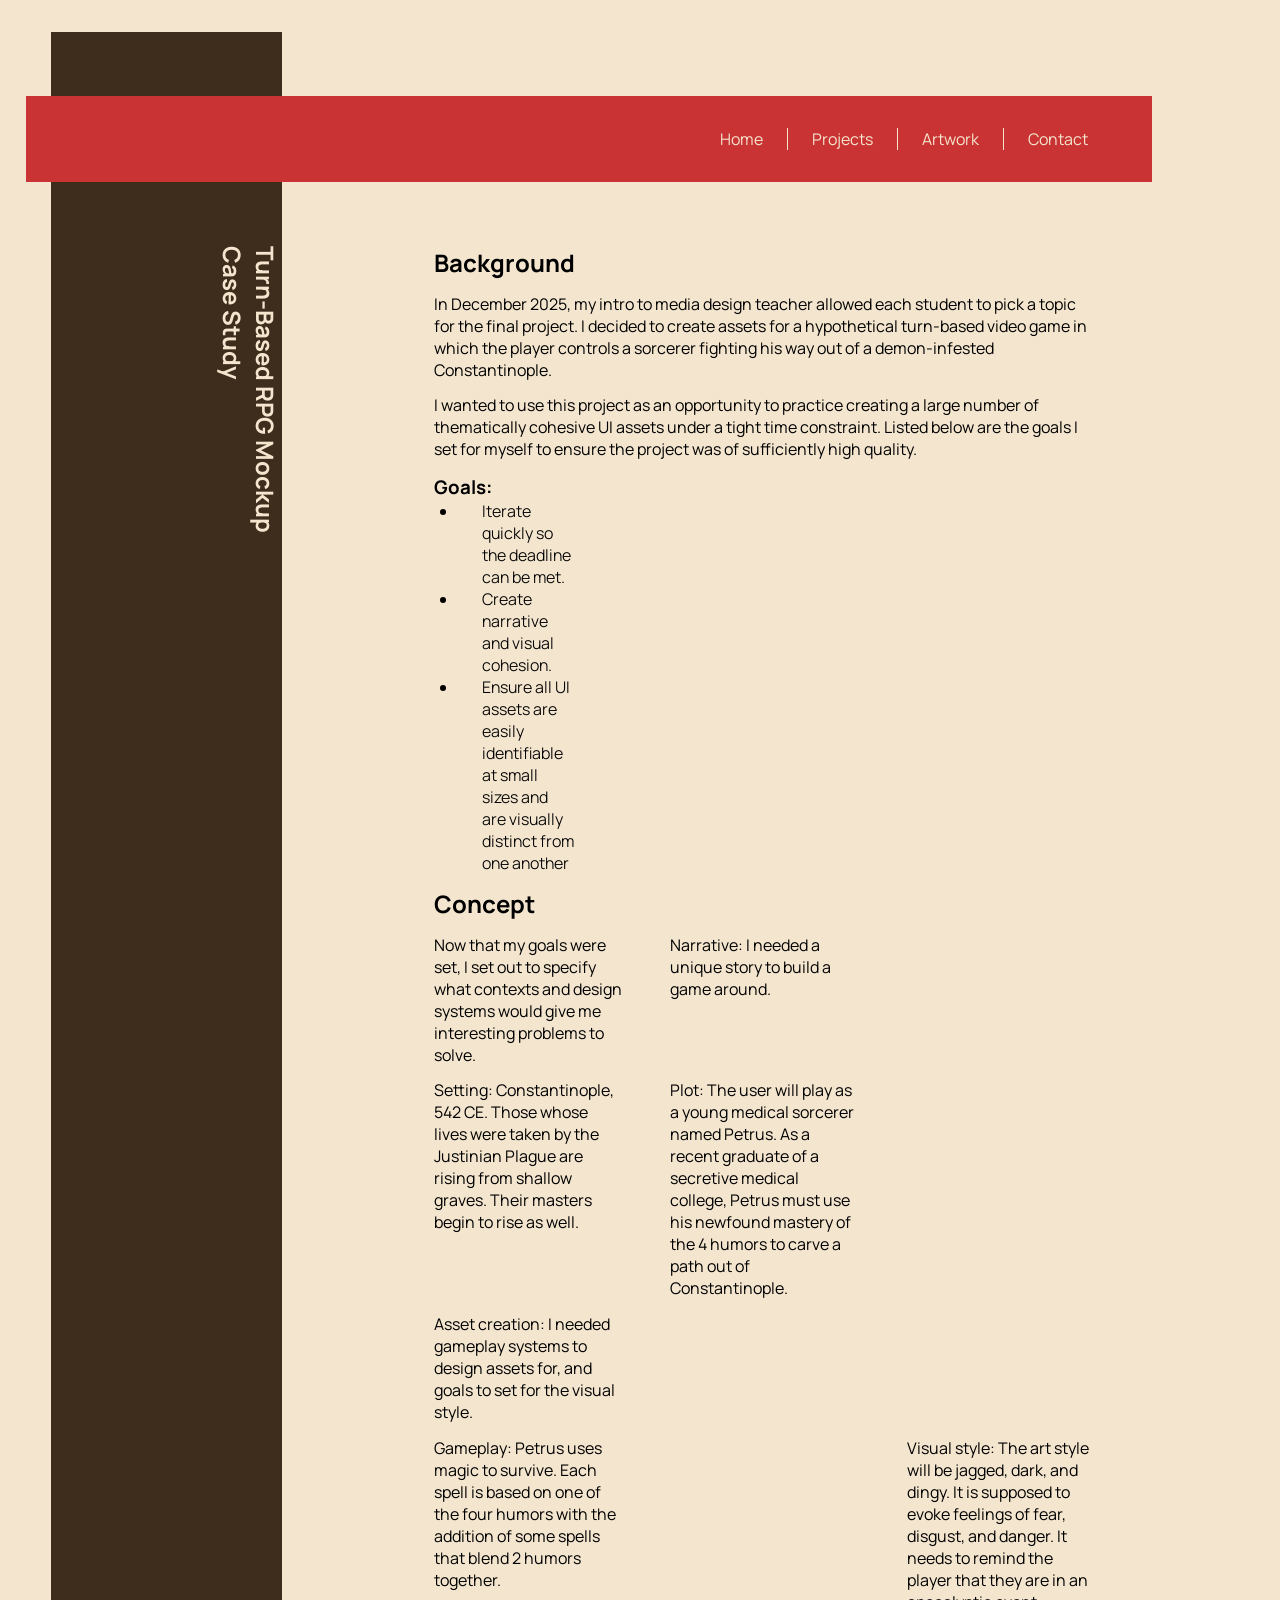
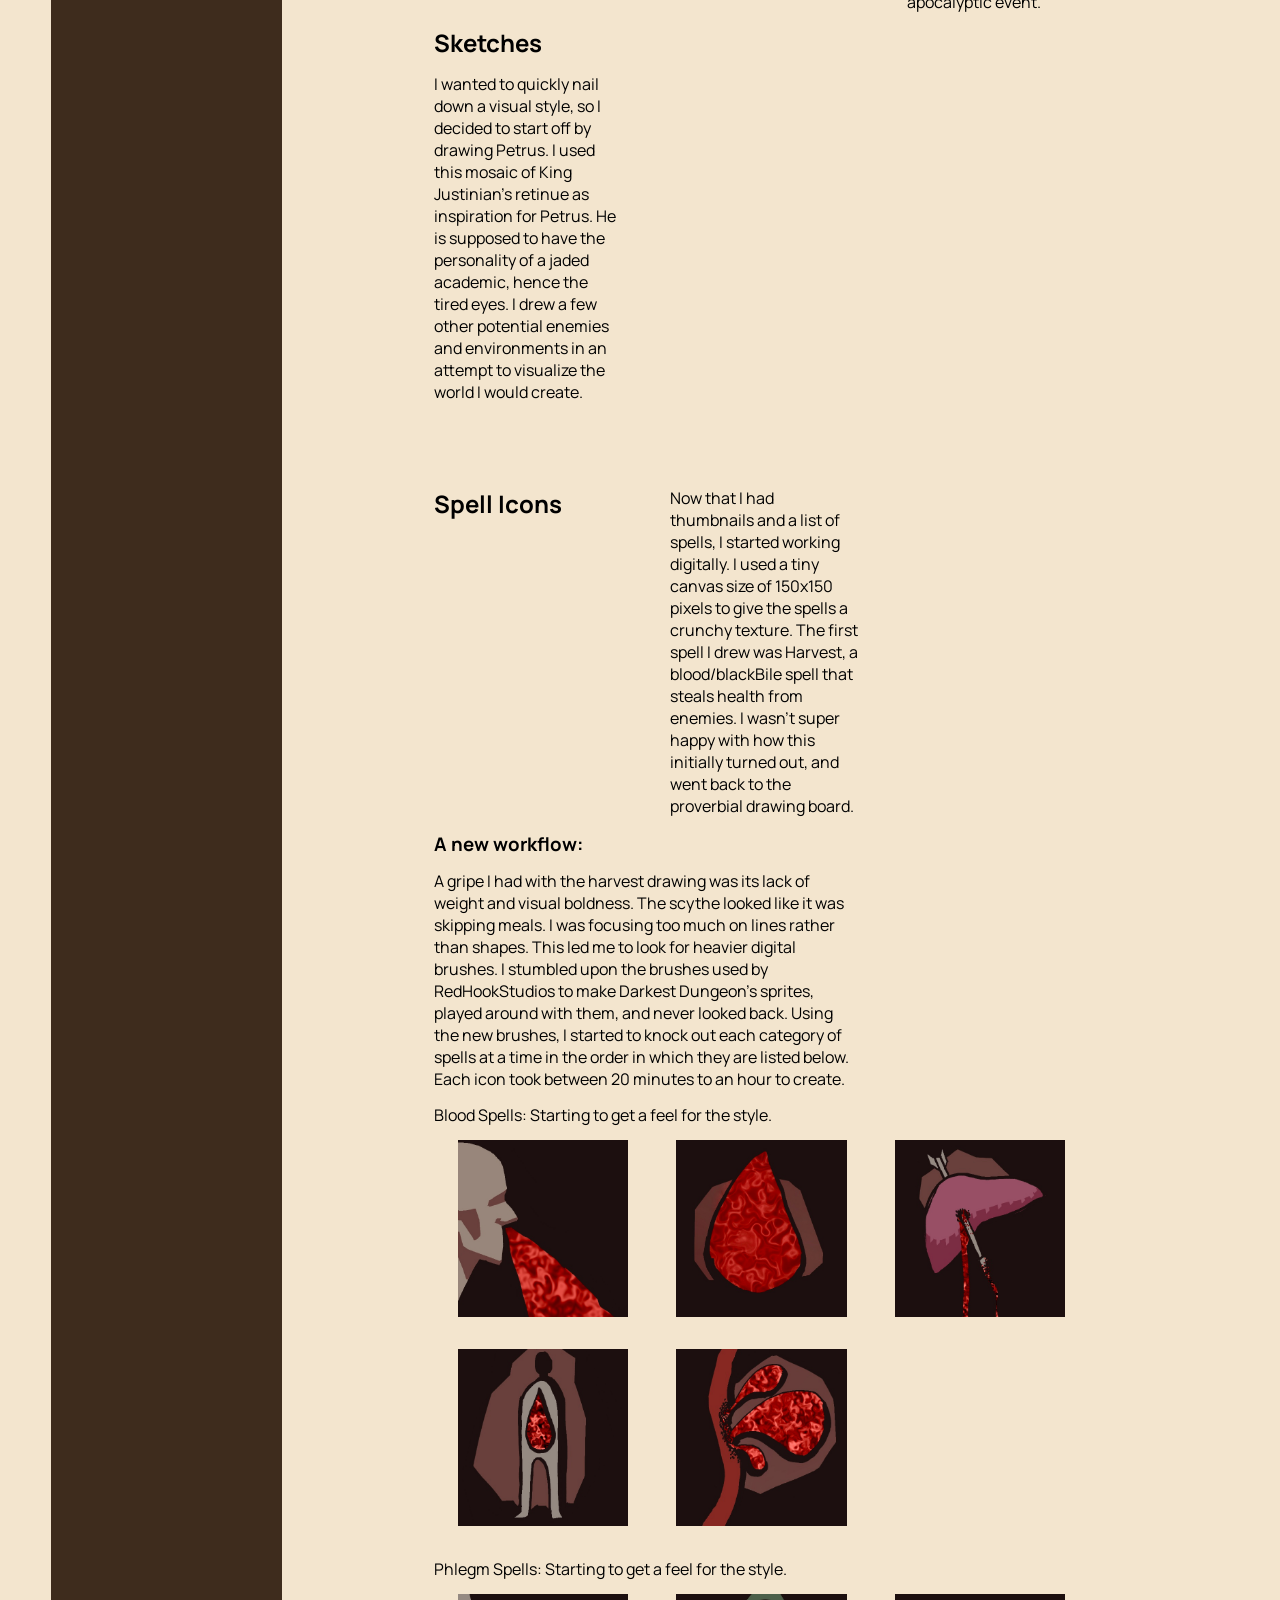
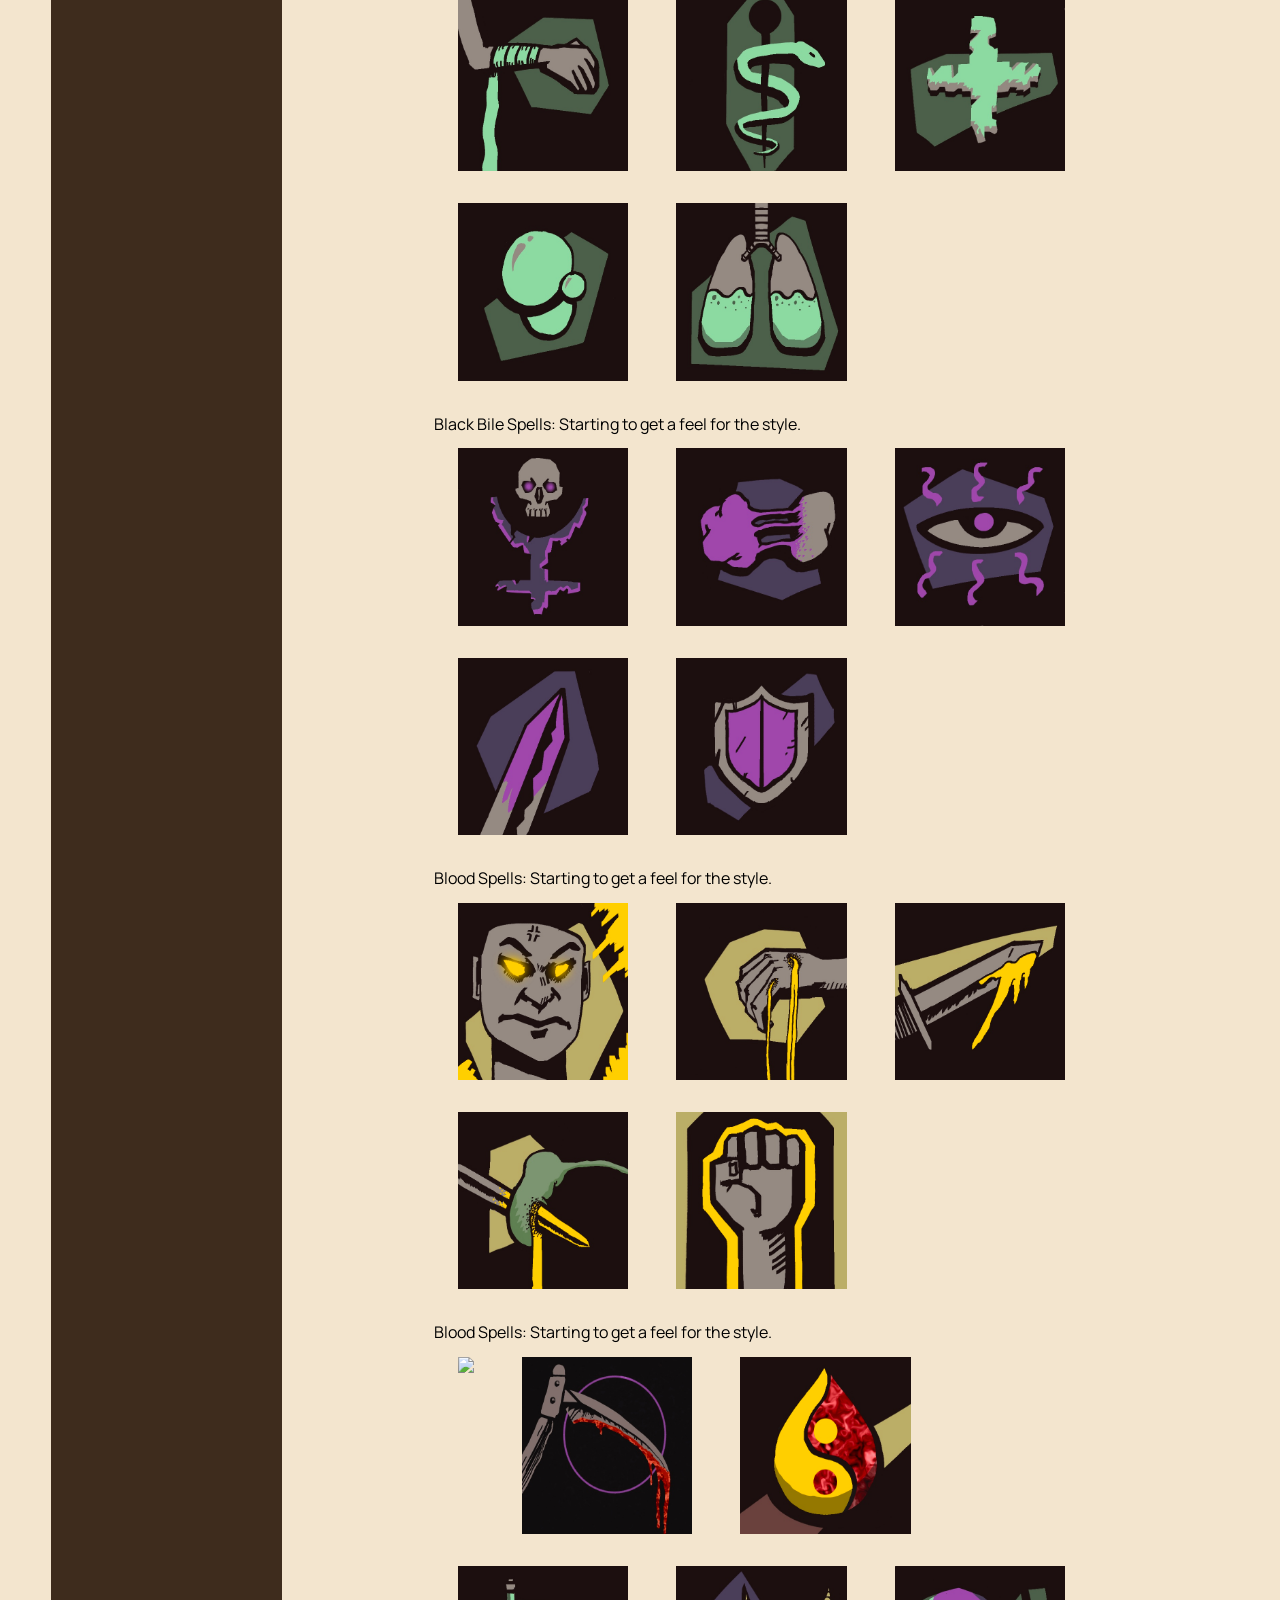
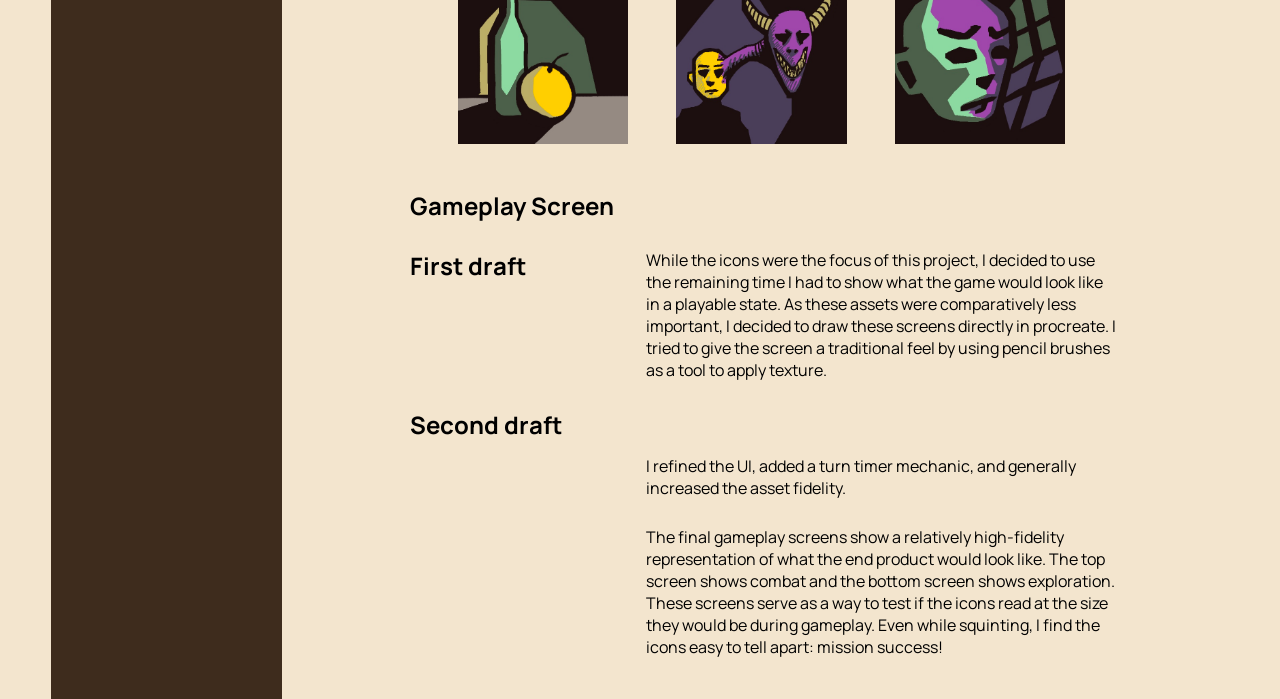
==== final/caseStudy.html @ f19c5fdd "rework" ====
<!DOCTYPE html>
<html lang="en">
<head>
    <meta charset="UTF-8">
    <meta name="viewport" content="width=device-width, initial-scale=1.0">
    <title>Study</title>
    <link rel="stylesheet" href="assets/styles/mainStudy.css">
</head>
<body>
    <a href="#main_content" class="skip">skip to content</a>

    <main id="main_content">
        <!-- contentContainer is a vague name -->
        <section class="contentContainer"> 
            <header class="intro">
                <ul class="menu">
                    <li><a href="index.html" class="home">Home</a></li>
                    <li><a href="caseStudy.html" class="projects">Projects</a></li>
                    <li><a href="gallery.html" class="artwork">Artwork</a></li>
                    <li><a href="contact.html" class="contact">Contact</a></li>
                </ul>
                <div class="nameLine"></div>
            </header>

            <div class="navigationContainer">
            </div>

            <div class="titleText">
                <h1 class="studyHeaderTop">Case Study</h1>
                <h1 class="studyHeaderBottom">Turn-Based RPG Mockup</h1>
            </div>

            <span class="contentArea">
                <div class="overviewWrapper">
                    <h1 class="overviewHeading">Background</h1>
                    <p class="overViewText">In December 2025, my intro to media design teacher allowed each student to pick a topic for the final project. I decided to create assets for a hypothetical turn-based video game in which the player controls a sorcerer fighting his way out of a demon-infested Constantinople.</p>
                    <p class="overviewText2">I wanted to use this project as an opportunity to practice creating a large number of thematically cohesive UI assets under a tight time constraint. Listed below are the goals I set for myself to ensure the project was of sufficiently high quality.</p>
                    <h3 class="goals">Goals:</h>
                    <ul class="goalsList">
                        <li>Iterate quickly so the deadline can be met. </li>
                        <li>Create narrative and visual cohesion.</li>
                        <li>Ensure all UI assets are easily identifiable at small sizes and are visually distinct from one another</>
                    </ul>
                </div>
               
                <div class="conceptWrapper">
                    <h1 class="conceptHeading">Concept</h1>
                    <p class="conceptText">Now that my goals were set, I set out to specify what contexts and design systems would give me interesting problems to solve.</p>
                    <p class="conceptHeading2">Narrative: I needed a unique story to build a game around.</p>
                    <p class="narrativeText">Setting: Constantinople, 542 CE. Those whose lives were taken by the Justinian Plague are rising from shallow graves. Their masters begin to rise as well.</p>
                    <p class="narrativeText2">Plot: The user will play as a young medical sorcerer named Petrus. As a recent graduate of a secretive medical college, Petrus must use his newfound mastery of the 4 humors to carve a path out of Constantinople.</p>
                    <p class="conceptHeading3">Asset creation: I needed gameplay systems to design assets for, and goals to set for the visual style.</p>
                    <p class="assetText">Gameplay: Petrus uses magic to survive. Each spell is based on one of the four humors with the addition of some spells that blend 2 humors together.</p>
                    <p class="assetText2">Visual style: The art style will be jagged, dark, and dingy. It is supposed to evoke feelings of fear, disgust, and danger. It needs to remind the player that they are in an apocalyptic event.</p>

                </div>
                <div class="sketchWrapper">
                    <h1 class="sketchHeading">Sketches</h1>
                    <p class="sketchText">I wanted to quickly nail down a visual style, so I decided to start off by drawing Petrus. I used this mosaic of King Justinian’s retinue as inspiration for Petrus. He is supposed to have the personality of a jaded academic, hence the tired eyes. I drew a few other potential enemies and environments in an attempt to visualize the world I would create.</p>
                    <div class="sketches">
                        <img>
                        <img>
                        <img>
                    </div>
                    <p class="sketchHeading2"></p>
                    <p class="spellThumbText"></p>
                    <div class="sketches2">
                        <img>
                        <img>
                        <img>
                    </div>

                </div>
                
                <div class="refineWrapper">
                    <h1 class="refineHeading">Spell Icons</h1>
                    <p class="refineText">Now that I had thumbnails and a list of spells, I started working digitally. I used a tiny canvas size of 150x150 pixels to give the spells a crunchy texture. The first spell I drew was Harvest, a blood/blackBile spell that steals health from enemies. I wasn’t super happy with how this initially turned out, and went back to the proverbial drawing board.</p>
                    <img class="harvest">
                    <h3 class="newWorkFlow">A new workflow:</h3>
                    <p class="refineText2">A gripe I had with the harvest drawing was its lack of weight and visual boldness. The scythe looked like it was skipping meals. I was focusing too much on lines rather than shapes. This led me to look for heavier digital brushes. I stumbled upon the brushes used by RedHookStudios to make Darkest Dungeon’s sprites, played around with them, and never looked back. 
                    Using the new brushes, I started to knock out each category of spells at a time in the order in which they are listed below. Each icon took between 20 minutes to an hour to create.</p>
                    <p class="bloodText">Blood Spells: Starting to get a feel for the style.</p>
                    <div class="bloodWrapper">
                        <img src="assets/images/image0.jpeg">
                        <img src="assets/images/image1.jpeg">
                        <img src="assets/images/image2.jpeg">
                        <img src="assets/images/image3.jpeg">
                        <img src="assets/images/image4.jpeg">
                    </div>
                    <p class="phlegmText">Phlegm Spells: Starting to get a feel for the style.</p>
                    <div class="phlegmWrapper">
                        <img src="assets/images/image15.jpeg">
                        <img src="assets/images/image16.jpeg">
                        <img src="assets/images/image17.jpeg">
                        <img src="assets/images/image18.jpeg">
                        <img src="assets/images/image19.jpeg">
                    </div>
                    <p class="bbText">Black Bile Spells: Starting to get a feel for the style.</p>
                    <div class="blackBileWrapper">
                        <img src="assets/images/image8.jpeg">
                        <img src="assets/images/image11.jpeg">
                        <img src="assets/images/image12.jpeg">
                        <img src="assets/images/image13.jpeg">
                        <img src="assets/images/image14.jpeg">
                    </div>
                    <p class="yellowBileText">Blood Spells: Starting to get a feel for the style.</p>
                    <div class="yellowBileWrapper">
                        <img src="assets/images/image5.jpeg">
                        <img src="assets/images/image6.jpeg">
                        <img src="assets/images/image7.jpeg">
                        <img src="assets/images/image9.jpeg">
                        <img src="assets/images/image10.jpeg">
                    </div>
                    <p class="combinationText">Blood Spells: Starting to get a feel for the style.</p>
                    <div class="combinationWrapper">
                        <img src="assets/images/IMG_0086.JPG">
                        <img src="assets/images/IMG_0087.JPG">
                        <img src="assets/images/image20.jpeg">
                        <img src="assets/images/image21.jpeg">
                        <img src="assets/images/image22.jpeg">
                        <img src="assets/images/image23.jpeg">
                    </div>
                </div>
                
                <div class="finalWrapper">
                    <h1 class="gameplayHeading">Gameplay Screen</h1>
                    <h2 class="firstDraft">First draft</h2>
                    <p class="firstText">While the icons were the focus of this project, I decided to use the remaining time I had to show what the game would look like in a playable state. As these assets were comparatively less important, I decided to draw these screens directly in procreate. I tried to give the screen a traditional feel by using pencil brushes as a tool to apply texture.</p>
                    <img class="screen1" src="">
                    <h2 class="secondDraft">Second draft</h2>
                    <img class="screen2">
                    <p class="secondText">I refined the UI, added a turn timer mechanic, and generally increased the asset fidelity.</p>
                    <p class="finalText">The final gameplay screens show a relatively high-fidelity representation of what the end product would look like. The top screen shows combat and the bottom screen shows exploration. These screens serve as a way to test if the icons read at the size they would be during gameplay. Even while squinting, I find the icons easy to tell apart: mission success!</p>
                    <img class="screen3">
                    <img class="screen4">
                </div>
            </span>
        </section>
    </main>
</body>
</html>
---- final/assets/styles/mainStudy.css ----
* {
    padding: 0;
    margin: 0;
    box-sizing: border-box;
}

@font-face {
  font-family: "manRope";
  src: url("../fonts/Manrope/Manrope-VariableFont_wght.ttf") format("truetype");
  font-style: normal;
  font-weight: 100 900;
}



:root {
    --color-dark: #0f0f0e;
    --color-darkmid: #3E2C1D;
    --color-mid: #836F59;
    --color-lightmid: #C7B294;
    --color-light: #F3E5Ce;
    --color-red: #FF3030;
    --color-lightred: #DF6060;
    --color-midred: #CA3333;
    --color-violet: #805CFF;
    --font-body: 'manRope';
    --font-weight-body: 350;
    --font-size-body: 1rem;
    --font-weight-h1: 900;
    --font-size-h1: 3rem;
    --font-weight-h2: 700;
    --font-size-h2: 2rem;
}

html {
    font-family: 'manRope';
    background-color: var(--color-light);
    height: 100vh
}

.skip {
    opacity: 0;
    position: absolute;
    left: -9999px;
    font-family: var(--font-body);
    font-size: var(--font-size-body);
    line-height: 1.6;
    color:#878287
}

.skip:focus {
    opacity: 1;
    color: var(--color-violet);
    z-index: 1000;
    left: 15%;
    font-size: 2.2rem;
}

/* img {
    object-fit: contain;
} */

.contentContainer {
    margin: 2rem 10vw 4rem 2vw; 
    display: grid;
    grid-template-columns: 2vw minmax(0vw, 8vw) minmax(0vw, 10vw) minmax(0vw, 10vw) minmax(20ch, 150ch);
    grid-template-rows: 4rem min-content 4rem 20rem calc(100% - 2rem);
}

.intro {
    grid-column: 1 / 6;
    grid-row: 2 / 3;
    background-color: var(--color-midred);
    color: var(--color-light);
    display: flex;
    flex-direction: row;
    align-items: center;
    justify-content: flex-end;
    flex-wrap: wrap;
    gap: 0.5rem;
    padding: 1rem;
}

.intro h1 {
    color: var(--color-light);
    background-color: var(--color-midred);
    padding: 1rem;
    white-space: nowrap;
}

.navigationContainer {
    z-index: -1;
    writing-mode: vertical-lr;
    grid-column: 2 / 4;
    grid-row: 1 / 7;
    background-color: var(--color-darkmid);
    color: var(--color-lightmid);
    padding-bottom: 3rem;
}

.titleText {
    grid-column: 3 /4;
    grid-row: 4 /6;
    justify-self: flex-end;
    writing-mode: vertical-lr;
    color: var(--color-light);
    flex-wrap: nowrap;
}


/* I used claude here to help style the menus. This logic is super hacky and I will clean it up before the final */
.intro .menu {
    display: flex;
    flex-direction: row;
    flex-wrap: wrap;
    list-style: none;
    color: var(--color-light);
    padding: 1rem;
    margin: 0;
    gap: 0;
}

.intro .menu li {
    color: var(--color-light);
    padding: 0 1.5rem;
    border-right: 1px solid var(--color-dark);
}

.intro .menu li:last-child {
    border-right: none;
}

.intro .menu a {
    color: var(--color-light);
    text-decoration: none;
    white-space: nowrap;
}

.intro .menu a:hover {
    text-decoration: underline;
}

.intro .menu li {
    padding: 0 1.5rem;
    border-right: 1px solid var(--color-light);
}

.intro .menu li:last-child {
    border-right: none;
}

/* This is a needlessly complicated way to design a case study page. You could just use basic html and inline wrapping. */
/* Begin case study display area */
.contentArea {
    display: grid;
    margin-right: 2rem;
    grid-column: 5 / 6;
    grid-row: 4 / 6;
    grid-template-columns: 1fr 1fr 1fr;
    grid-template-rows: repeat(9, auto auto auto);
}

.overviewWrapper {
    display: contents;
} 

.overviewWrapper *{
    padding-left: 1.5rem;
    padding-right: 1.5rem;
}

.overviewHeading {
    grid-column: 1 /4;
    grid-row: 1 /2;
}

.overViewText {
    grid-column: 1 / 4;
    grid-row: 2 /3;
}

.overviewText2 {
    grid-column: 1 /4;
    grid-row: 3 /4;
}

.goals {
    grid-column: 1 / 2;
    grid-row: 4 /5;
    align-self: flex-start;
    justify-self: flex-end;
}

.goalsList {
    grid-column: 2 /3;
    grid-row: 4 /5;
    font-size: var(--font-size-body);
    font-weight: var(--font-weight-body);
}

.conceptWrapper {
    display: contents;
}
.conceptWrapper *{
    padding-left: 1.5rem;
    padding-right: 1.5rem;
}

.conceptHeading {
    grid-column: 1 /2;
    grid-row: 5 /6;
}

.conceptText {
    grid-column: 1 /2;
    grid-row: 6 /7;
}

.conceptHeading2 {
    grid-column: 2 /3;
    grid-row: 6 /7;
}

.narrativeText {
    grid-column: 1 /2;
    grid-row: 7 /8;
}

.narrativeText2 {
    grid-column: 2 /3;
    grid-row: 7 /8;
}

.conceptHeading3 {
    grid-column: 1 /2;
    grid-row: 8 /9;
}

.assetText {
    grid-column: 1 /2;
    grid-row: 9 /10;
}

.assetText2 {
    grid-column: 3 /4;
    grid-row: 9 /10;
}


.sketchWrapper {
    display: contents;
}

.sketchWrapper *{
    padding-left: 1.5rem;
    padding-right: 1.5rem;
}

.sketchHeading {
    grid-column: 1 /4;
    grid-row: 10 /11;
}

.sketchText {
    grid-column: 1 /2;
    grid-row: 11 /12;
}

.sketches {
    grid-column: 1 /4;
    grid-row: 12 /13;
}

.sketches2 {
    grid-column: 1 /4;
    grid-row: 13 /14;
}


.refineWrapper {
    display: contents;
}

.refineWrapper *{
    padding-left: 1.5rem;
    padding-right: 1.5rem;
}


.refineHeading {
    grid-column: 1 / 2;
    grid-row: 14 /15;
}

.refineText {
    grid-column: 2 /3;
    grid-row: 14 /15;
}

.newWorkFlow{
    grid-column: 1/ 2;
    grid-row: 15 /16;
}

.refineText2 {
    grid-column: 1 /3;
    grid-row: 16 /17;
}

.bloodText {
    grid-column: 1 /3;
    grid-row: 17 /18;
}

.bloodWrapper img{
    max-width: 33%;
    margin-bottom: 2rem;
}

.bloodWrapper {
    display: flex;
    grid-column: 1 /4;
    grid-row: 18 /19;
    flex-wrap: wrap;
}

.phlegmText {
    grid-column:1 /3;
    grid-row: 19 / 20;
}

.phlegmWrapper{
    display: flex;
    grid-column: 1 /4;
    grid-row: 20 /21;
    flex-wrap: wrap;
}

.phlegmWrapper img{
    max-width: 33%;
    margin-bottom: 2rem;
}

.bbText{
    grid-column: 1 /3;
    grid-row: 21 /22;
}

.blackBileWrapper img{
    max-width: 33%;
    margin-bottom: 2rem;
}

.blackBileWrapper{
    display: flex;
    grid-column: 1 /4;
    grid-row: 22 /23;
    flex-wrap: wrap;
}

.yellowBileText{
    grid-column: 1 /3;
    grid-row: 23 /24;
}

.yellowBileWrapper img{
    max-width: 33%;
    margin-bottom: 2rem;
}

.yellowBileWrapper{
    display: flex;
    grid-column: 1 /4;
    grid-row: 24 /25;
    flex-wrap: wrap;
}

.combinationText{
    grid-column: 1 /3;
    grid-row: 25 /26;
}

.combinationWrapper img{
    max-width: 33%;
    margin-bottom: 2rem;
}

.combinationWrapper{
    display: flex;
    grid-column: 1 /4;
    grid-row: 26 /27;
    flex-wrap: wrap;
}



.finalWrapper {
    display: contents;
}

.gameplayHeading {
    grid-row: 28 /29;
    grid-column: 1 /4;
}

.firstDraft {
    grid-column: 1 /2;
    grid-row: 30 /31;
}

.firstText {
    grid-column: 2 /4;
    grid-row: 30 /31;
}

.screen1 {
    grid-column: 2 /3;
    grid-row: 31 /32;
}

.secondDraft {
    grid-column: 1 /2;
    grid-row: 32 /33;
}

.secondText {
    grid-column: 2 /4;
    grid-row: 33 /34;
}

.screen2 {
    grid-column: 2 /3;
    grid-row: 34 /35;
}

.finalDraft {
    grid-column: 1 /2;
    grid-row: 35 /36;
}

.finalText {
    grid-column: 2 /4;
    grid-row: 35 /36;
}

.screen3 {
    grid-column: 2 /3;
    grid-row: 36 /37;
}

.screen4 {
    grid-column: 2 /3;
    grid-row: 37 /38;
}

/* End case study display area


@media (max-width: 768px) {

    :root {
    --text-body: 1.1rem;
    --text-heading: 2rem;
    --text-big-heading: 3rem;
  }

  .desktop-buttons button {
    display: none;
  }

  .menu-button {
    display: block;
    background: var(--accent-red);
    color: var(--color-light);
    border: var(color-light);
    padding: .5rem 1rem;
    font-family: var(--body-font);
    font-size: var(--text-nav);
}

    main {
        display: grid;
        grid-template-columns: 1fr;
        grid-template-rows: repeat(20, auto);
        height: 80vh;
        row-gap: 3rem;
    }
}
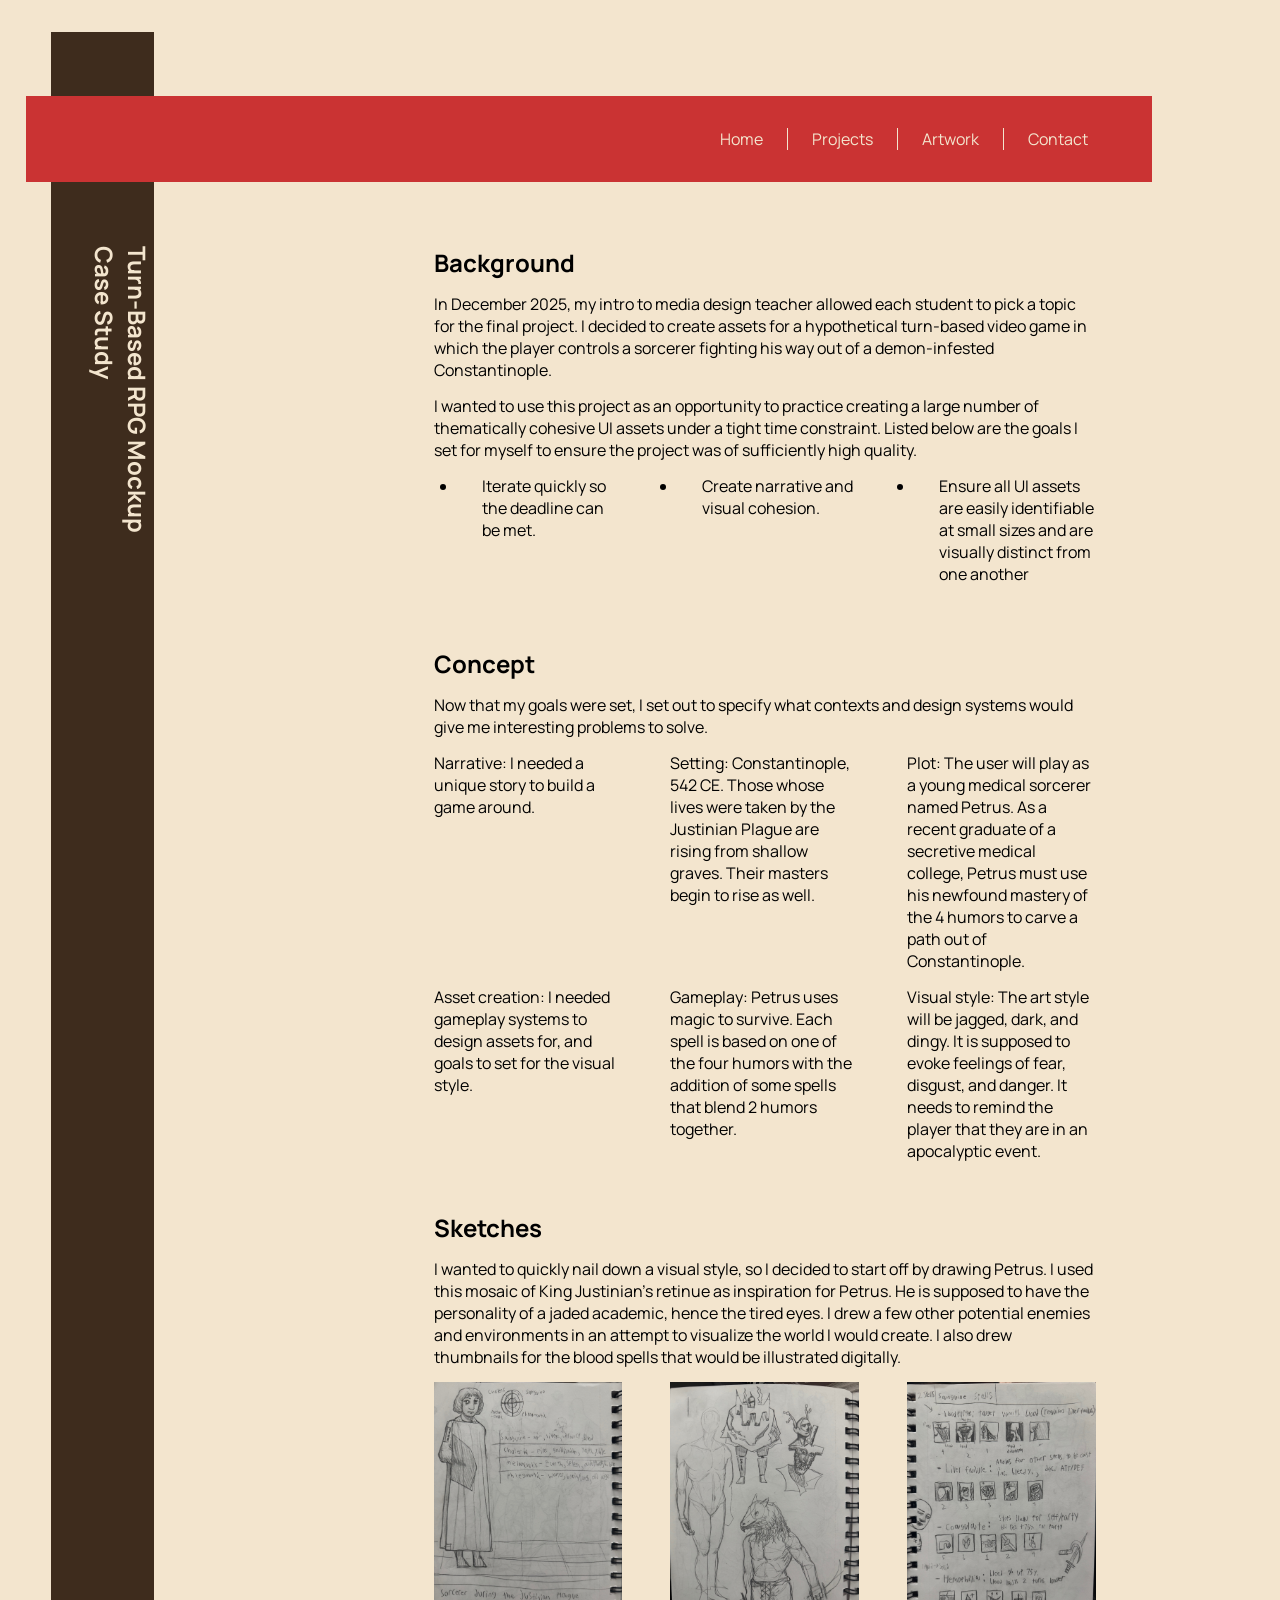
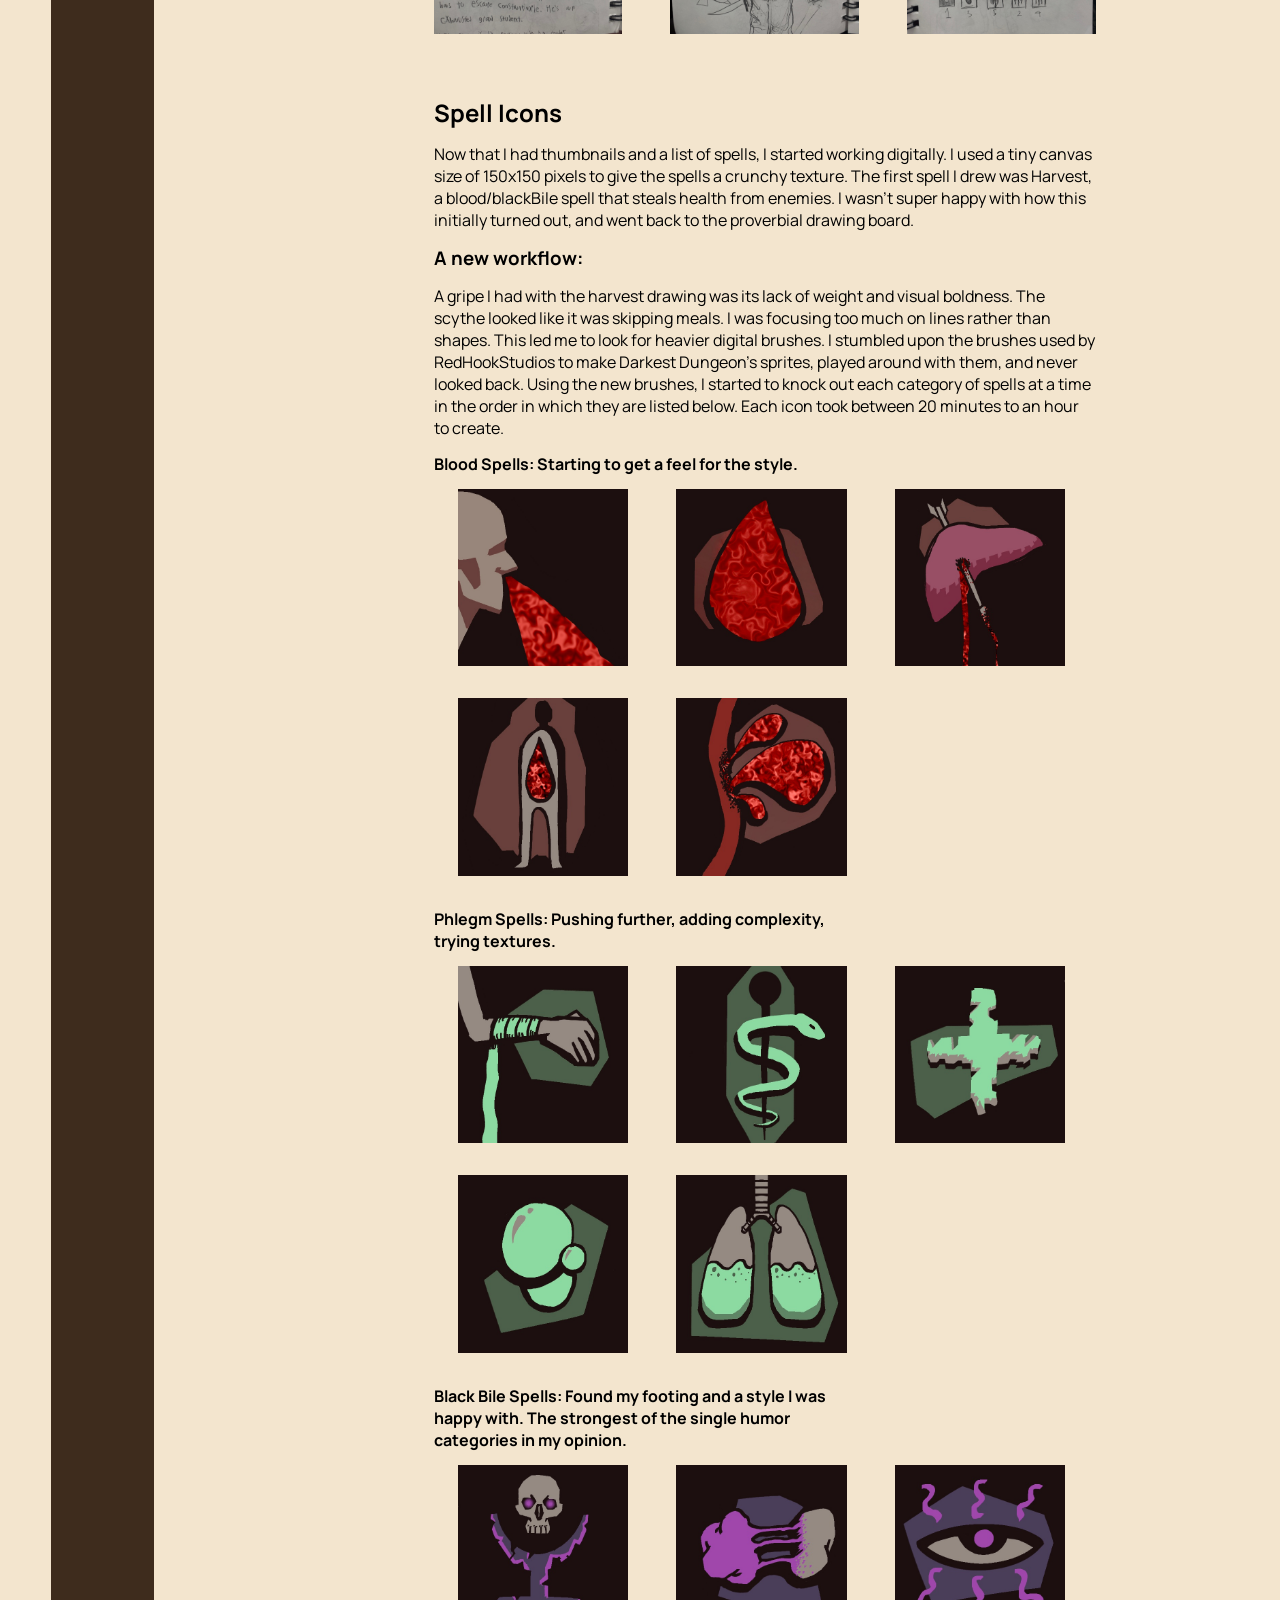
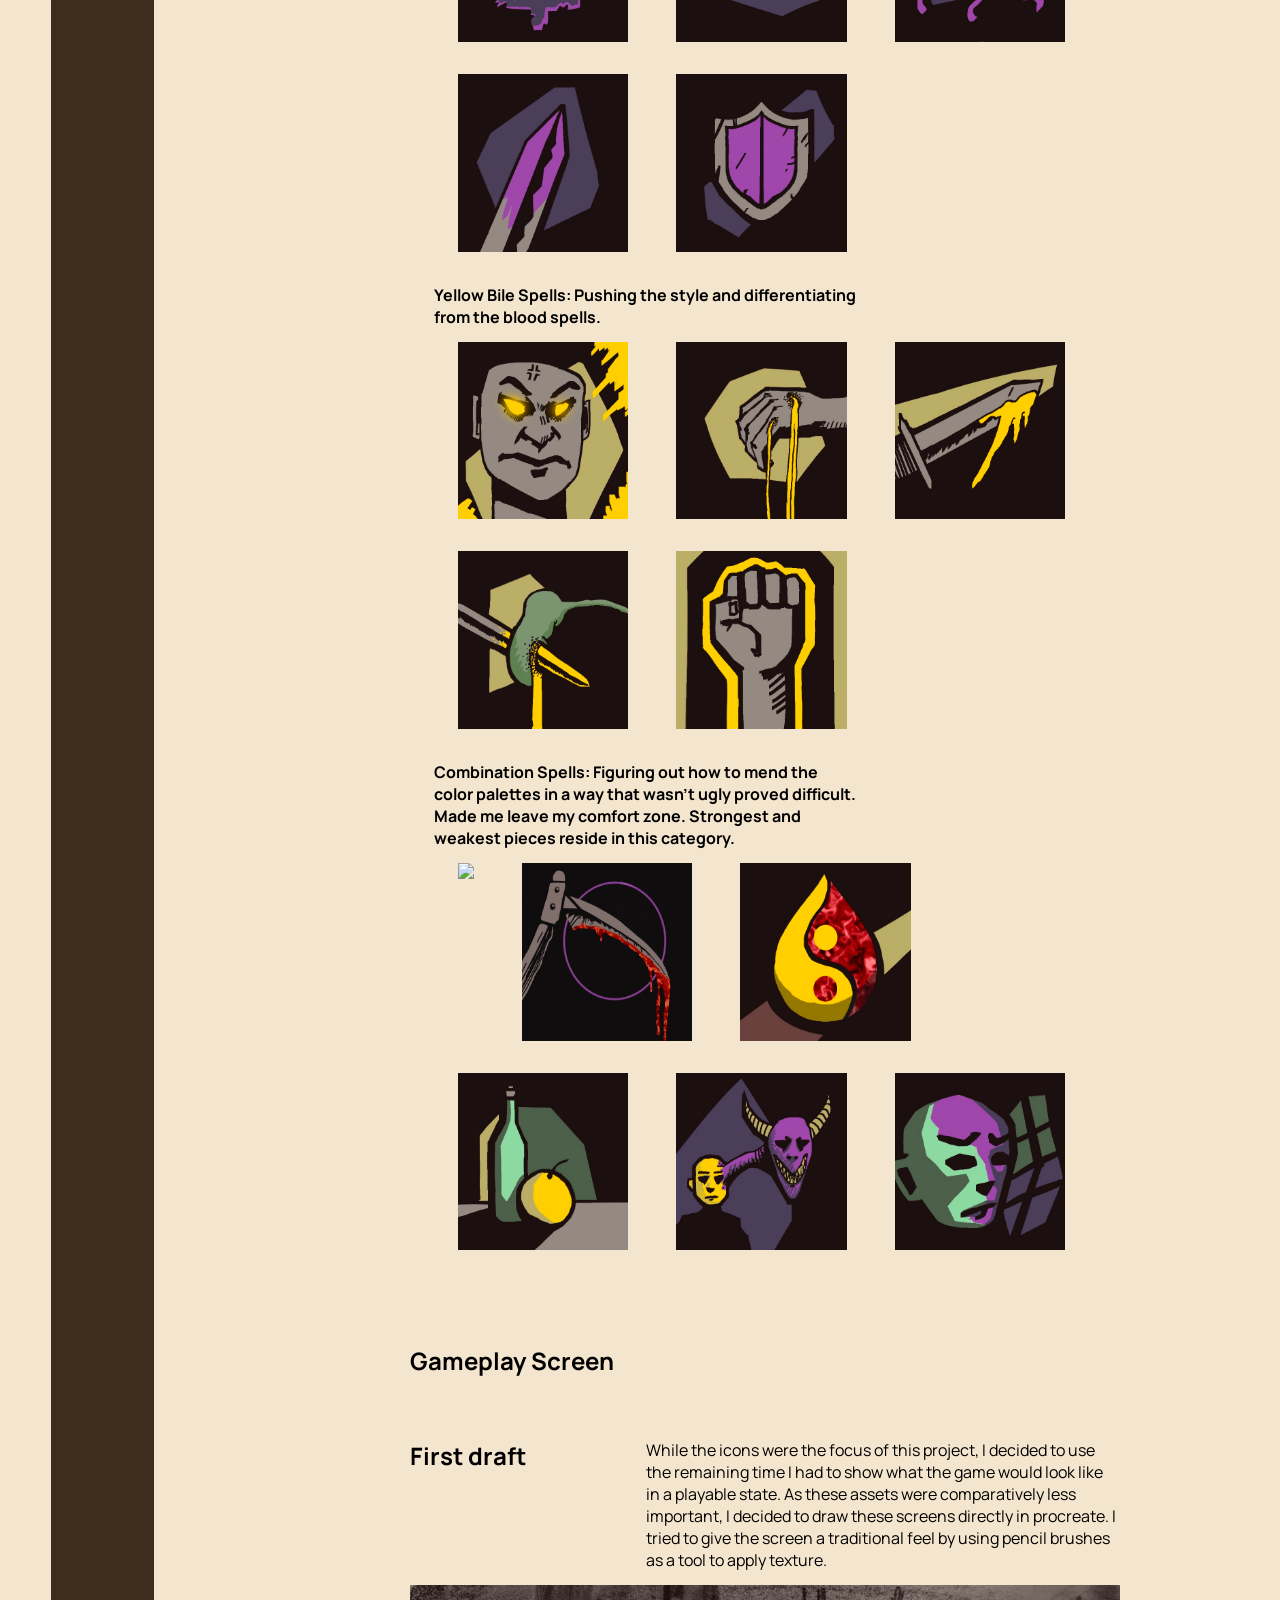
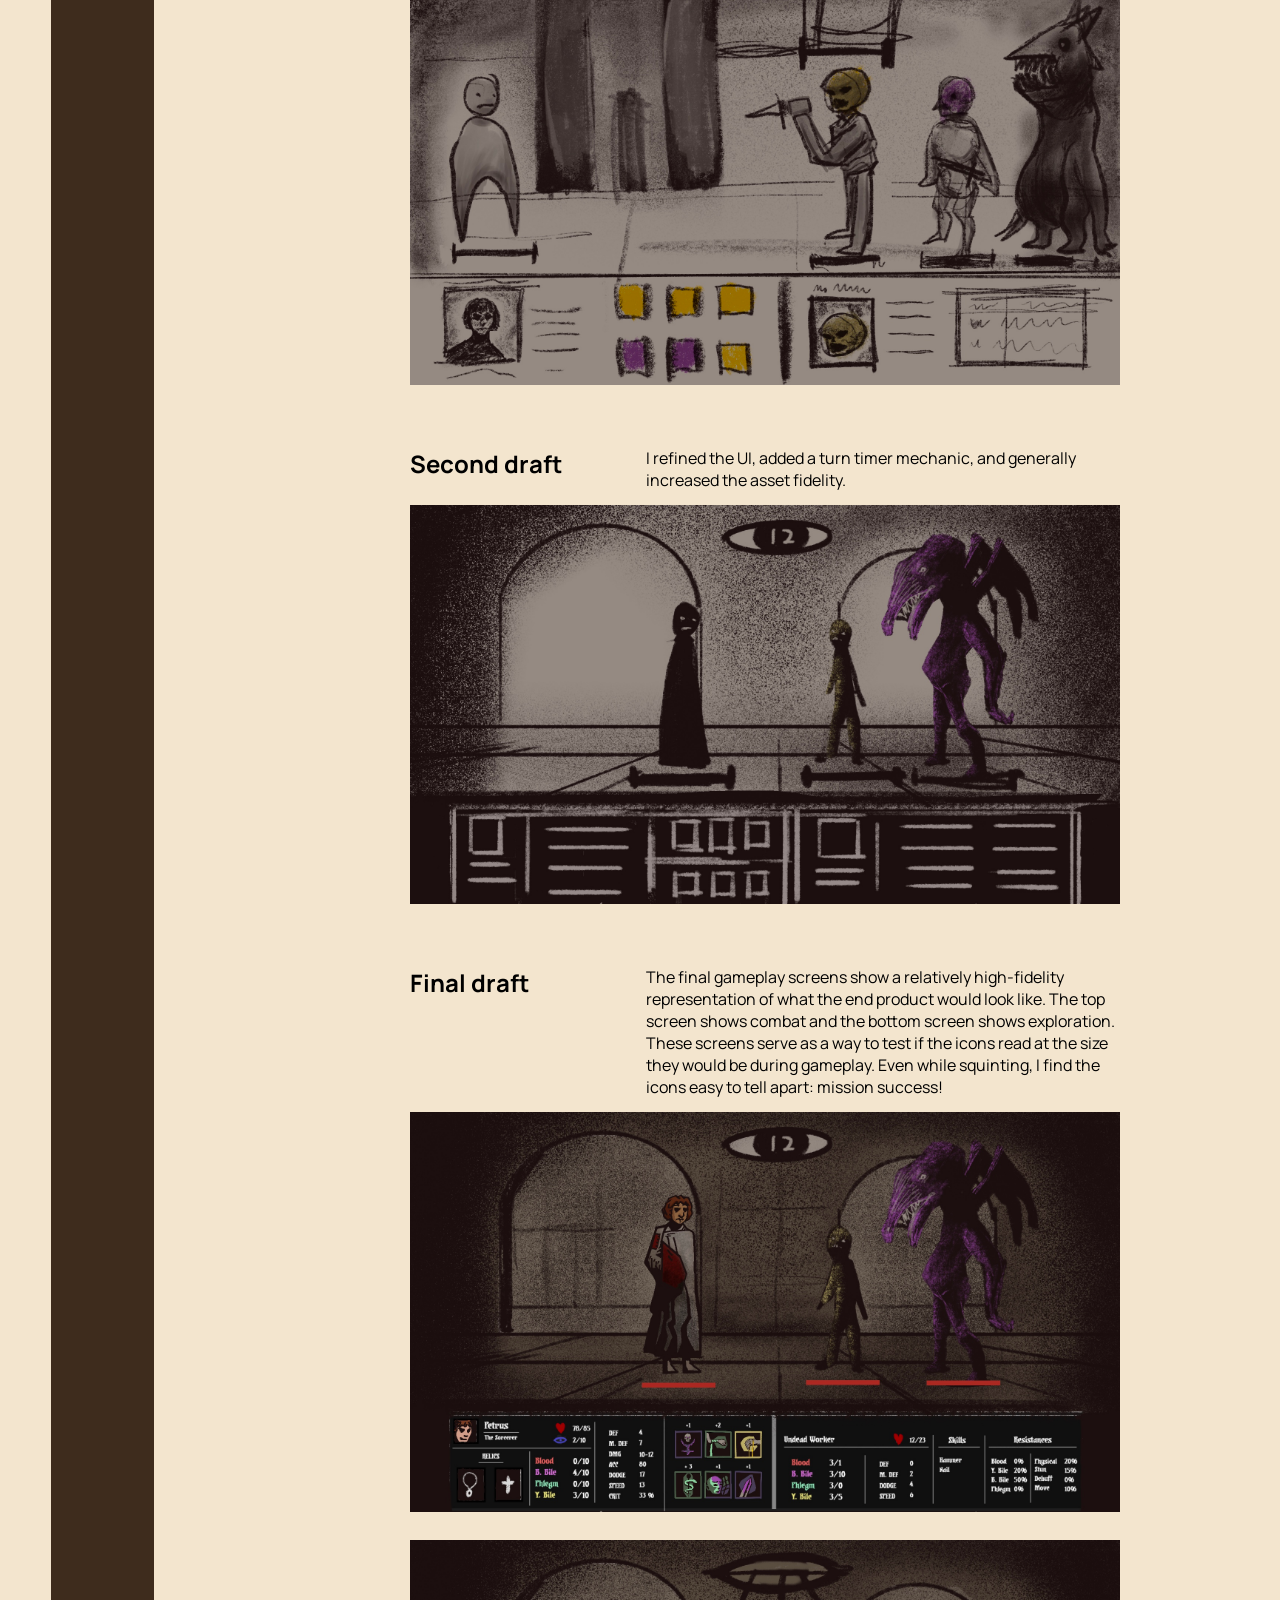
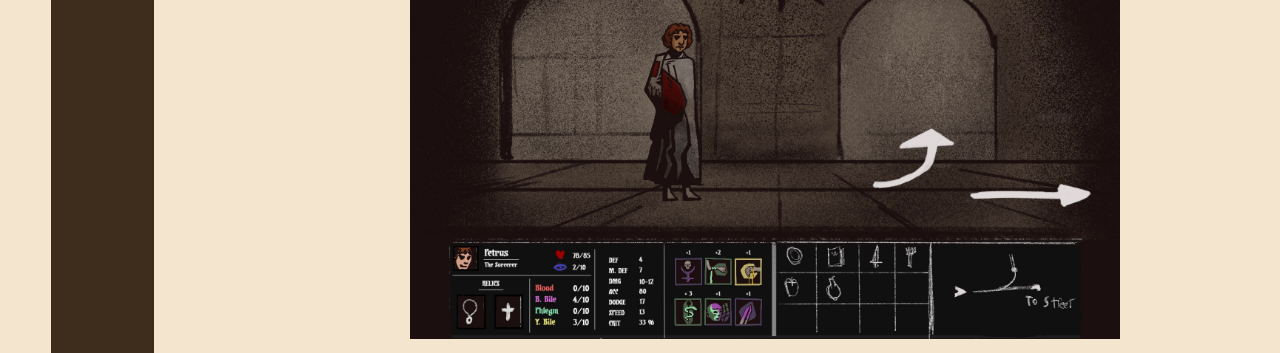
==== commit ed62a006: "added images and title bar behavior" ====
--- a/final/caseStudy.html
+++ b/final/caseStudy.html
@@ -10,7 +10,6 @@
     <a href="#main_content" class="skip">skip to content</a>
 
     <main id="main_content">
-        <!-- contentContainer is a vague name -->
         <section class="contentContainer"> 
             <header class="intro">
                 <ul class="menu">
@@ -35,12 +34,9 @@
                     <h1 class="overviewHeading">Background</h1>
                     <p class="overViewText">In December 2025, my intro to media design teacher allowed each student to pick a topic for the final project. I decided to create assets for a hypothetical turn-based video game in which the player controls a sorcerer fighting his way out of a demon-infested Constantinople.</p>
                     <p class="overviewText2">I wanted to use this project as an opportunity to practice creating a large number of thematically cohesive UI assets under a tight time constraint. Listed below are the goals I set for myself to ensure the project was of sufficiently high quality.</p>
-                    <h3 class="goals">Goals:</h>
-                    <ul class="goalsList">
-                        <li>Iterate quickly so the deadline can be met. </li>
-                        <li>Create narrative and visual cohesion.</li>
-                        <li>Ensure all UI assets are easily identifiable at small sizes and are visually distinct from one another</>
-                    </ul>
+                    <p class="list1">Iterate quickly so the deadline can be met. </p>
+                    <p class="list2">Create narrative and visual cohesion.</p>
+                    <p class="list3">Ensure all UI assets are easily identifiable at small sizes and are visually distinct from one another</p>
                 </div>
                
                 <div class="conceptWrapper">
@@ -56,12 +52,10 @@
                 </div>
                 <div class="sketchWrapper">
                     <h1 class="sketchHeading">Sketches</h1>
-                    <p class="sketchText">I wanted to quickly nail down a visual style, so I decided to start off by drawing Petrus. I used this mosaic of King Justinian’s retinue as inspiration for Petrus. He is supposed to have the personality of a jaded academic, hence the tired eyes. I drew a few other potential enemies and environments in an attempt to visualize the world I would create.</p>
-                    <div class="sketches">
-                        <img>
-                        <img>
-                        <img>
-                    </div>
+                    <p class="sketchText">I wanted to quickly nail down a visual style, so I decided to start off by drawing Petrus. I used this mosaic of King Justinian’s retinue as inspiration for Petrus. He is supposed to have the personality of a jaded academic, hence the tired eyes. I drew a few other potential enemies and environments in an attempt to visualize the world I would create. I also drew thumbnails for the blood spells that would be illustrated digitally.</p>
+                        <img class="sketch1" src="assets/images/IMG_1054_50.jpg">
+                        <img class="sketch2" src="assets/images/IMG_1059_50.jpg">
+                        <img class="sketch3" src="assets/images/IMG_1056_50.jpg">
                     <p class="sketchHeading2"></p>
                     <p class="spellThumbText"></p>
                     <div class="sketches2">
@@ -79,7 +73,7 @@
                     <h3 class="newWorkFlow">A new workflow:</h3>
                     <p class="refineText2">A gripe I had with the harvest drawing was its lack of weight and visual boldness. The scythe looked like it was skipping meals. I was focusing too much on lines rather than shapes. This led me to look for heavier digital brushes. I stumbled upon the brushes used by RedHookStudios to make Darkest Dungeon’s sprites, played around with them, and never looked back. 
                     Using the new brushes, I started to knock out each category of spells at a time in the order in which they are listed below. Each icon took between 20 minutes to an hour to create.</p>
-                    <p class="bloodText">Blood Spells: Starting to get a feel for the style.</p>
+                    <h4 class="bloodText">Blood Spells: Starting to get a feel for the style.</h4>
                     <div class="bloodWrapper">
                         <img src="assets/images/image0.jpeg">
                         <img src="assets/images/image1.jpeg">
@@ -87,7 +81,7 @@
                         <img src="assets/images/image3.jpeg">
                         <img src="assets/images/image4.jpeg">
                     </div>
-                    <p class="phlegmText">Phlegm Spells: Starting to get a feel for the style.</p>
+                    <h4 class="phlegmText">Phlegm Spells: Pushing further, adding complexity, trying textures.</h4>
                     <div class="phlegmWrapper">
                         <img src="assets/images/image15.jpeg">
                         <img src="assets/images/image16.jpeg">
@@ -95,7 +89,7 @@
                         <img src="assets/images/image18.jpeg">
                         <img src="assets/images/image19.jpeg">
                     </div>
-                    <p class="bbText">Black Bile Spells: Starting to get a feel for the style.</p>
+                    <h4 class="bbText">Black Bile Spells: Found my footing and a style I was happy with. The strongest of the single humor categories in my opinion.</h4>
                     <div class="blackBileWrapper">
                         <img src="assets/images/image8.jpeg">
                         <img src="assets/images/image11.jpeg">
@@ -103,7 +97,7 @@
                         <img src="assets/images/image13.jpeg">
                         <img src="assets/images/image14.jpeg">
                     </div>
-                    <p class="yellowBileText">Blood Spells: Starting to get a feel for the style.</p>
+                    <h4 class="yellowBileText">Yellow Bile Spells: Pushing the style and differentiating from the blood spells.</h4>
                     <div class="yellowBileWrapper">
                         <img src="assets/images/image5.jpeg">
                         <img src="assets/images/image6.jpeg">
@@ -111,7 +105,7 @@
                         <img src="assets/images/image9.jpeg">
                         <img src="assets/images/image10.jpeg">
                     </div>
-                    <p class="combinationText">Blood Spells: Starting to get a feel for the style.</p>
+                    <h4 class="combinationText">Combination Spells: Figuring out how to mend the color palettes in a way that wasn’t ugly proved difficult. Made me leave my comfort zone. Strongest and weakest pieces reside in this category.</h4>
                     <div class="combinationWrapper">
                         <img src="assets/images/IMG_0086.JPG">
                         <img src="assets/images/IMG_0087.JPG">
@@ -126,13 +120,14 @@
                     <h1 class="gameplayHeading">Gameplay Screen</h1>
                     <h2 class="firstDraft">First draft</h2>
                     <p class="firstText">While the icons were the focus of this project, I decided to use the remaining time I had to show what the game would look like in a playable state. As these assets were comparatively less important, I decided to draw these screens directly in procreate. I tried to give the screen a traditional feel by using pencil brushes as a tool to apply texture.</p>
-                    <img class="screen1" src="">
+                    <img class="screen1" src="assets/images/IMG_0088.JPG">
                     <h2 class="secondDraft">Second draft</h2>
-                    <img class="screen2">
+                    <img class="screen2" src="assets/images/IMG_0084.JPG">
+                    <h2 class="finalDraft">Final draft</h2>
                     <p class="secondText">I refined the UI, added a turn timer mechanic, and generally increased the asset fidelity.</p>
                     <p class="finalText">The final gameplay screens show a relatively high-fidelity representation of what the end product would look like. The top screen shows combat and the bottom screen shows exploration. These screens serve as a way to test if the icons read at the size they would be during gameplay. Even while squinting, I find the icons easy to tell apart: mission success!</p>
-                    <img class="screen3">
-                    <img class="screen4">
+                    <img class="screen3" src="assets/images/IMG_0083.JPG">
+                    <img class="screen4" src="assets/images/IMG_0082.JPG">
                 </div>
             </span>
         </section>
--- a/final/assets/styles/mainStudy.css
+++ b/final/assets/styles/mainStudy.css
@@ -10,8 +10,6 @@
   font-style: normal;
   font-weight: 100 900;
 }
-
-
 
 :root {
     --color-dark: #0f0f0e;
@@ -56,10 +54,6 @@
     font-size: 2.2rem;
 }
 
-/* img {
-    object-fit: contain;
-} */
-
 .contentContainer {
     margin: 2rem 10vw 4rem 2vw; 
     display: grid;
@@ -91,7 +85,7 @@
 .navigationContainer {
     z-index: -1;
     writing-mode: vertical-lr;
-    grid-column: 2 / 4;
+    grid-column: 2 / 3;
     grid-row: 1 / 7;
     background-color: var(--color-darkmid);
     color: var(--color-lightmid);
@@ -99,7 +93,7 @@
 }
 
 .titleText {
-    grid-column: 3 /4;
+    grid-column: 2 /3;
     grid-row: 4 /6;
     justify-self: flex-end;
     writing-mode: vertical-lr;
@@ -107,8 +101,7 @@
     flex-wrap: nowrap;
 }
 
-
-/* I used claude here to help style the menus. This logic is super hacky and I will clean it up before the final */
+/* I used claude here to help style the menus. */
 .intro .menu {
     display: flex;
     flex-direction: row;
@@ -149,7 +142,6 @@
     border-right: none;
 }
 
-/* This is a needlessly complicated way to design a case study page. You could just use basic html and inline wrapping. */
 /* Begin case study display area */
 .contentArea {
     display: grid;
@@ -184,18 +176,28 @@
     grid-row: 3 /4;
 }
 
-.goals {
-    grid-column: 1 / 2;
+.list1 {
+    margin-left: 3rem;
+    display: list-item;
+    list-style-type: disc;
+    grid-column: 1 /2;
     grid-row: 4 /5;
-    align-self: flex-start;
-    justify-self: flex-end;
-}
-
-.goalsList {
+}
+
+.list2 {
+    margin-left: 2rem;
+    display: list-item;
+    list-style-type: disc;
     grid-column: 2 /3;
     grid-row: 4 /5;
-    font-size: var(--font-size-body);
-    font-weight: var(--font-weight-body);
+}
+
+.list3 {
+    margin-left: 2rem;
+    display: list-item;
+    list-style-type: disc;
+    grid-column: 3 /4;
+    grid-row: 4 /5;
 }
 
 .conceptWrapper {
@@ -207,43 +209,44 @@
 }
 
 .conceptHeading {
+    margin-top: 3rem;
     grid-column: 1 /2;
     grid-row: 5 /6;
 }
 
 .conceptText {
-    grid-column: 1 /2;
+    grid-column: 1 /4;
     grid-row: 6 /7;
 }
 
 .conceptHeading2 {
-    grid-column: 2 /3;
-    grid-row: 6 /7;
+    grid-column: 1 /2;
+    grid-row: 7 /8;
 }
 
 .narrativeText {
-    grid-column: 1 /2;
-    grid-row: 7 /8;
-}
-
-.narrativeText2 {
     grid-column: 2 /3;
     grid-row: 7 /8;
 }
 
+.narrativeText2 {
+    grid-column: 3 /4;
+    grid-row: 7 /8;
+}
+
 .conceptHeading3 {
     grid-column: 1 /2;
     grid-row: 8 /9;
 }
 
 .assetText {
-    grid-column: 1 /2;
-    grid-row: 9 /10;
+    grid-column: 2 /3;
+    grid-row: 8 /9;
 }
 
 .assetText2 {
     grid-column: 3 /4;
-    grid-row: 9 /10;
+    grid-row: 8 /9;
 }
 
 
@@ -262,20 +265,27 @@
 }
 
 .sketchText {
-    grid-column: 1 /2;
+    grid-column: 1 /4;
     grid-row: 11 /12;
 }
 
-.sketches {
-    grid-column: 1 /4;
+.sketch1 {
+    grid-column: 1 /2;
     grid-row: 12 /13;
-}
-
-.sketches2 {
-    grid-column: 1 /4;
-    grid-row: 13 /14;
-}
-
+    max-width: 100%;
+}
+
+.sketch2 {
+    grid-column: 2 /3;
+    grid-row: 12 /13;
+    max-width: 100%;
+}
+
+.sketch3 {
+    grid-column: 3 /4;
+    grid-row: 12 /13;
+    max-width: 100%;
+}
 
 .refineWrapper {
     display: contents;
@@ -286,14 +296,14 @@
     padding-right: 1.5rem;
 }
 
-
 .refineHeading {
+    margin-top: 3rem;
     grid-column: 1 / 2;
-    grid-row: 14 /15;
+    grid-row: 13 /14;
 }
 
 .refineText {
-    grid-column: 2 /3;
+    grid-column: 1 /4;
     grid-row: 14 /15;
 }
 
@@ -303,7 +313,7 @@
 }
 
 .refineText2 {
-    grid-column: 1 /3;
+    grid-column: 1 /4;
     grid-row: 16 /17;
 }
 
@@ -392,97 +402,118 @@
     flex-wrap: wrap;
 }
 
-
-
 .finalWrapper {
     display: contents;
 }
 
 .gameplayHeading {
+    margin-top: 3rem;
     grid-row: 28 /29;
     grid-column: 1 /4;
 }
 
 .firstDraft {
-    grid-column: 1 /2;
+    margin-top: 3rem;
+    grid-column: 1 /2;
+    grid-row: 29 /30;
+}
+
+.firstText {
+    margin-top: 3rem;
+    grid-column: 2 /4;
+    grid-row: 29 /30;
+}
+
+.screen1 {
+    grid-column: 1 /4;
     grid-row: 30 /31;
-}
-
-.firstText {
+    max-width: 100%;
+}
+
+.secondDraft {
+    margin-top: 3rem;
+    grid-column: 1 /2;
+    grid-row: 31 /32;
+}
+
+.secondText {
+    margin-top: 3rem;
     grid-column: 2 /4;
-    grid-row: 30 /31;
-}
-
-.screen1 {
-    grid-column: 2 /3;
-    grid-row: 31 /32;
-}
-
-.secondDraft {
-    grid-column: 1 /2;
+    grid-row: 31 /32
+}
+
+.screen2 {
+    grid-column: 1 /4;
     grid-row: 32 /33;
-}
-
-.secondText {
+    max-width: 100%;
+}
+
+.finalDraft {
+    margin-top: 3rem;
+    grid-column: 1 /2;
+    grid-row: 33 /34;
+}
+
+.finalText {
+    margin-top: 3rem;
     grid-column: 2 /4;
     grid-row: 33 /34;
 }
 
-.screen2 {
-    grid-column: 2 /3;
+.screen3 {
+    max-width: 100%;
+    grid-column: 1 /4;
     grid-row: 34 /35;
 }
 
-.finalDraft {
-    grid-column: 1 /2;
-    grid-row: 35 /36;
-}
-
-.finalText {
-    grid-column: 2 /4;
-    grid-row: 35 /36;
-}
-
-.screen3 {
-    grid-column: 2 /3;
+.screen4 {
+    max-width: 100%;
+    grid-column: 1 /4;
     grid-row: 36 /37;
 }
 
-.screen4 {
-    grid-column: 2 /3;
-    grid-row: 37 /38;
-}
-
-/* End case study display area
-
-
 @media (max-width: 768px) {
 
     :root {
-    --text-body: 1.1rem;
-    --text-heading: 2rem;
-    --text-big-heading: 3rem;
-  }
-
-  .desktop-buttons button {
-    display: none;
-  }
-
-  .menu-button {
-    display: block;
-    background: var(--accent-red);
-    color: var(--color-light);
-    border: var(color-light);
-    padding: .5rem 1rem;
-    font-family: var(--body-font);
-    font-size: var(--text-nav);
-}
-
-    main {
+        --text-body: 1.1rem;
+        --text-heading: 2rem;
+        --text-big-heading: 3rem;
+    }
+
+    .contentContainer {
         display: grid;
-        grid-template-columns: 1fr;
-        grid-template-rows: repeat(20, auto);
-        height: 80vh;
-        row-gap: 3rem;
+        grid-template-columns: 2vw minmax(0vw, 8vw) minmax(0vw, 10vw) .5rem minmax(20ch, 150ch);
+        grid-template-rows: 4rem min-content 4rem 20rem calc(100% - 2rem);
+    }
+
+    .navigationContainer {
+        z-index: -1;
+        grid-column: 3 / 6;
+        grid-row: 3 / 4;
+        background-color: var(--color-darkmid);
+        color: var(--color-lightmid);
+        padding-right: 3rem;
+        writing-mode: horizontal-tb;
+    }
+
+    .titleText {
+        padding-right: 3r;
+        writing-mode: horizontal-tb;
+        grid-column: 3 /6;
+        grid-row: 3 /4;
+        color: var(--color-light);
+    }
+
+    .contentArea {
+        display: grid;
+        margin-right: 2rem;
+        grid-column: 2 / 6;
+        grid-row: 4 / 6;
+        grid-template-columns: 1fr 1fr 1fr;
+        grid-template-rows: repeat(9, auto auto auto);
+    }
+
+    .contentArea p{
+        padding: 0%;
     }
 } 
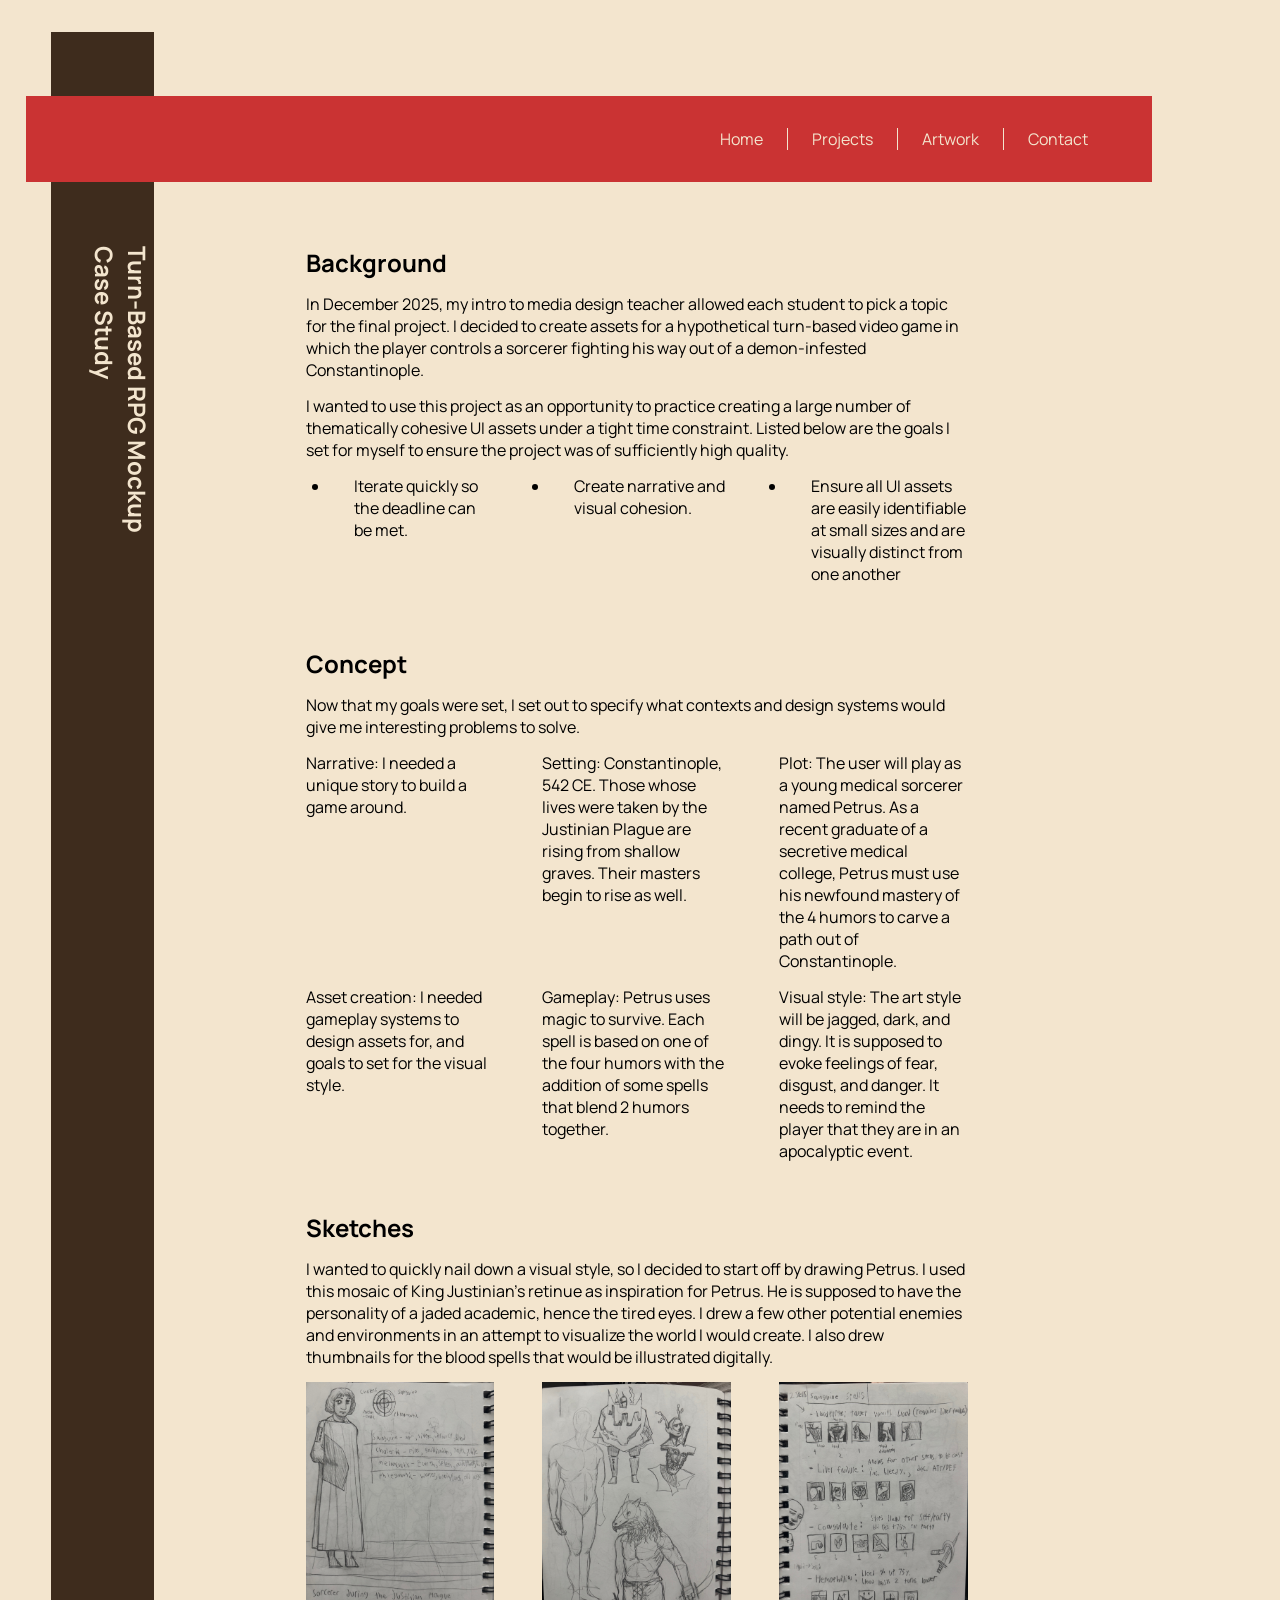
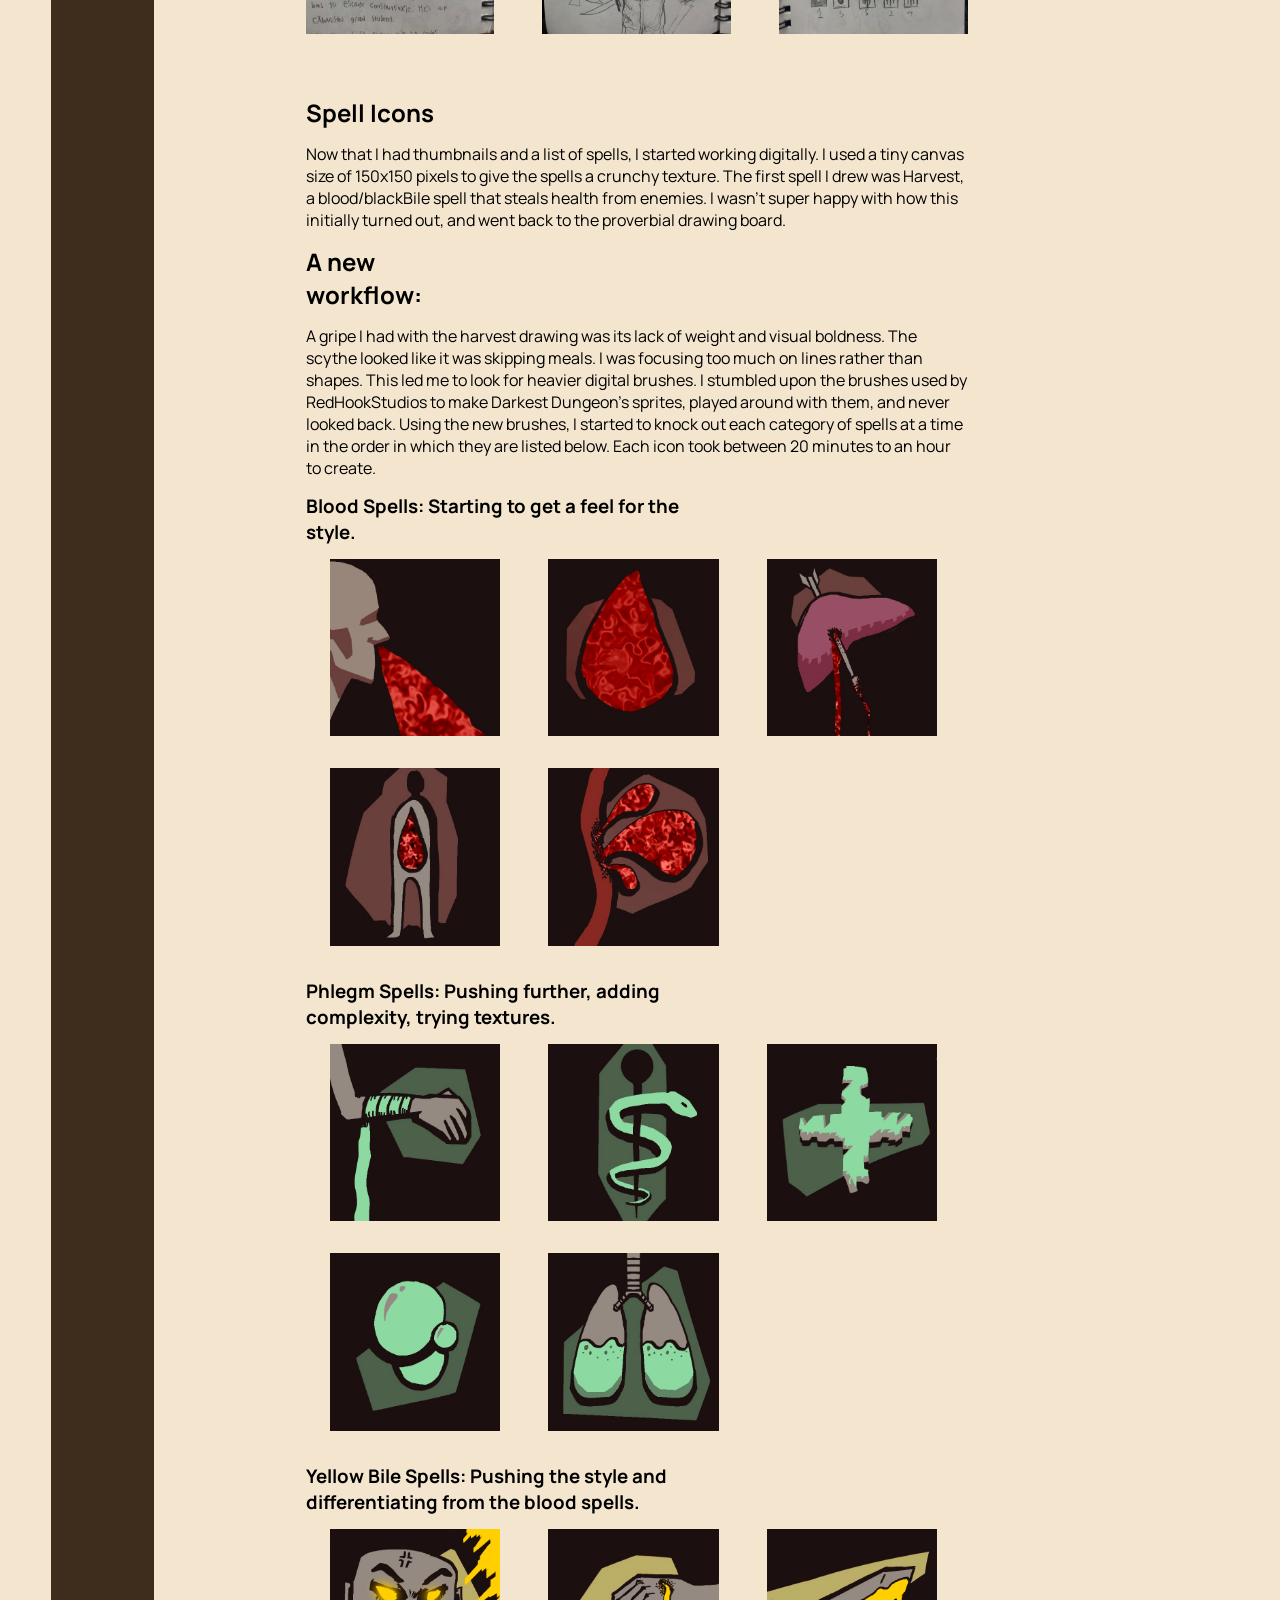
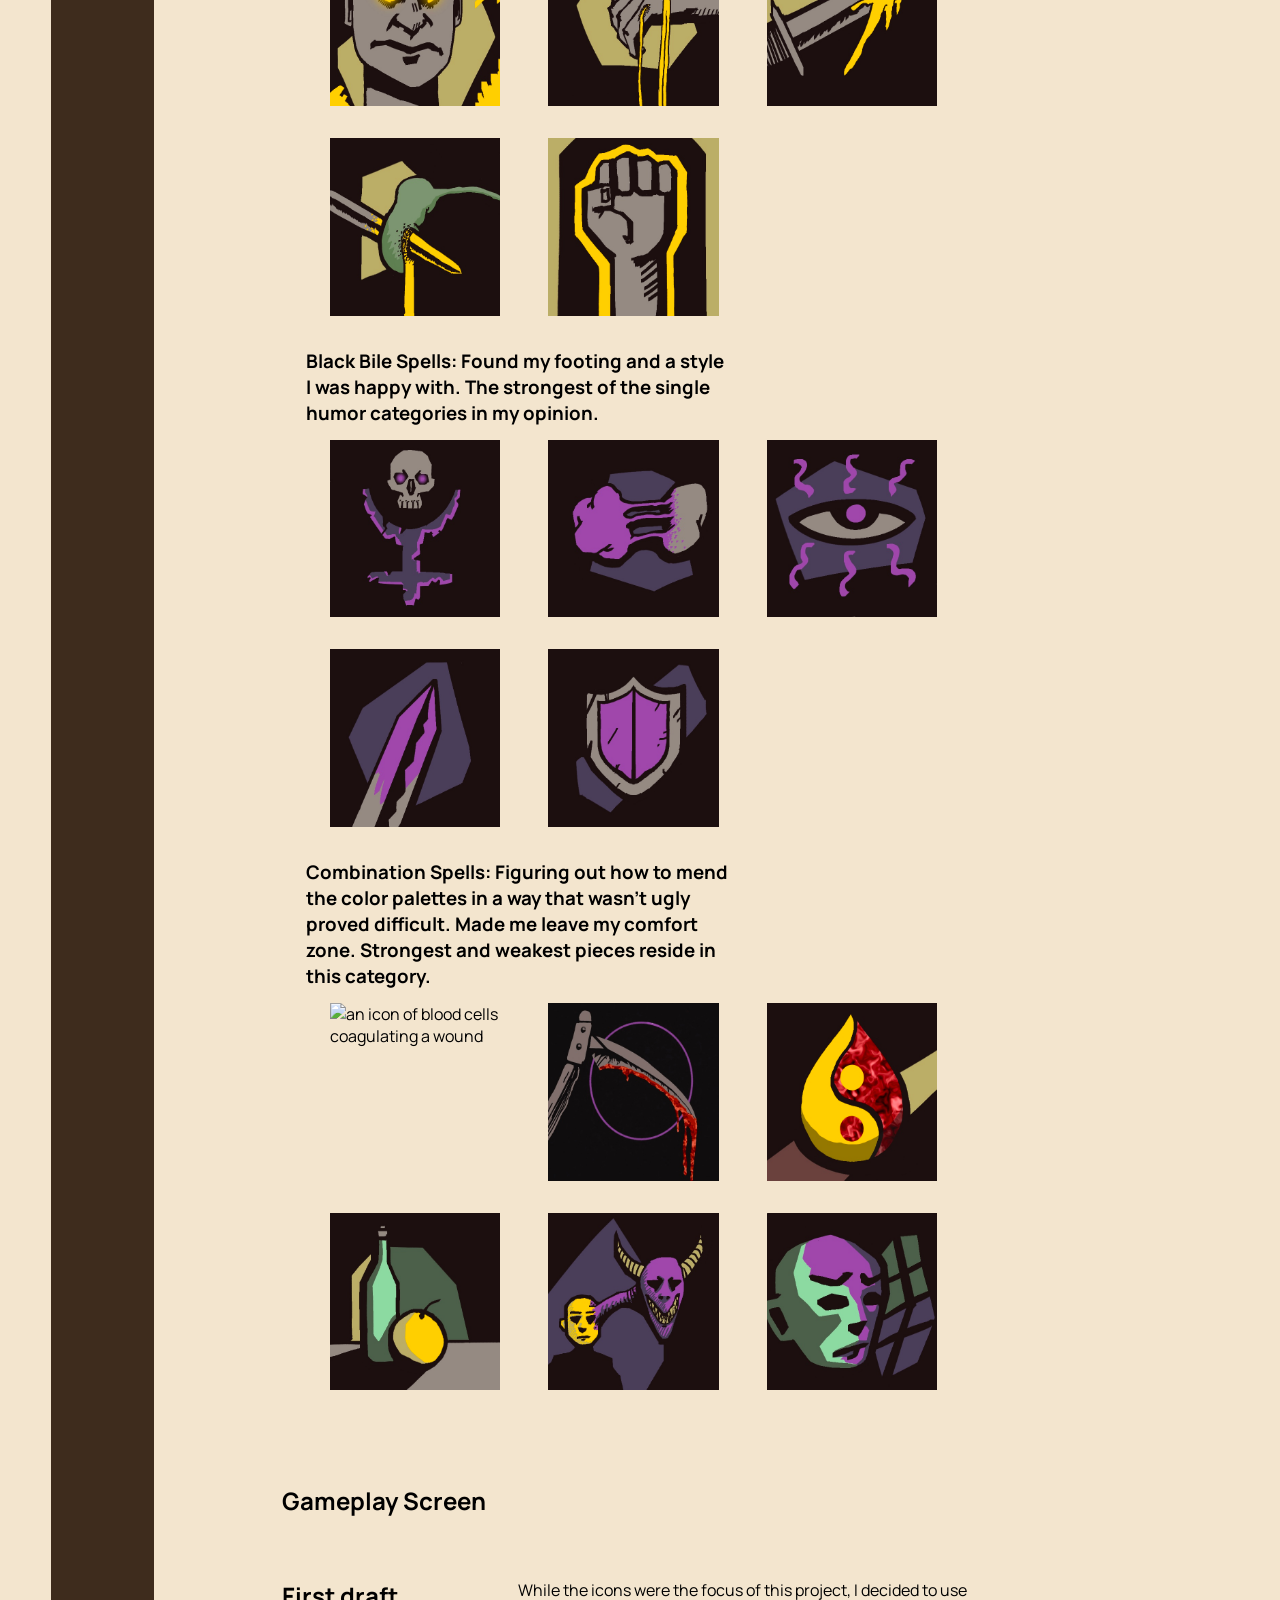
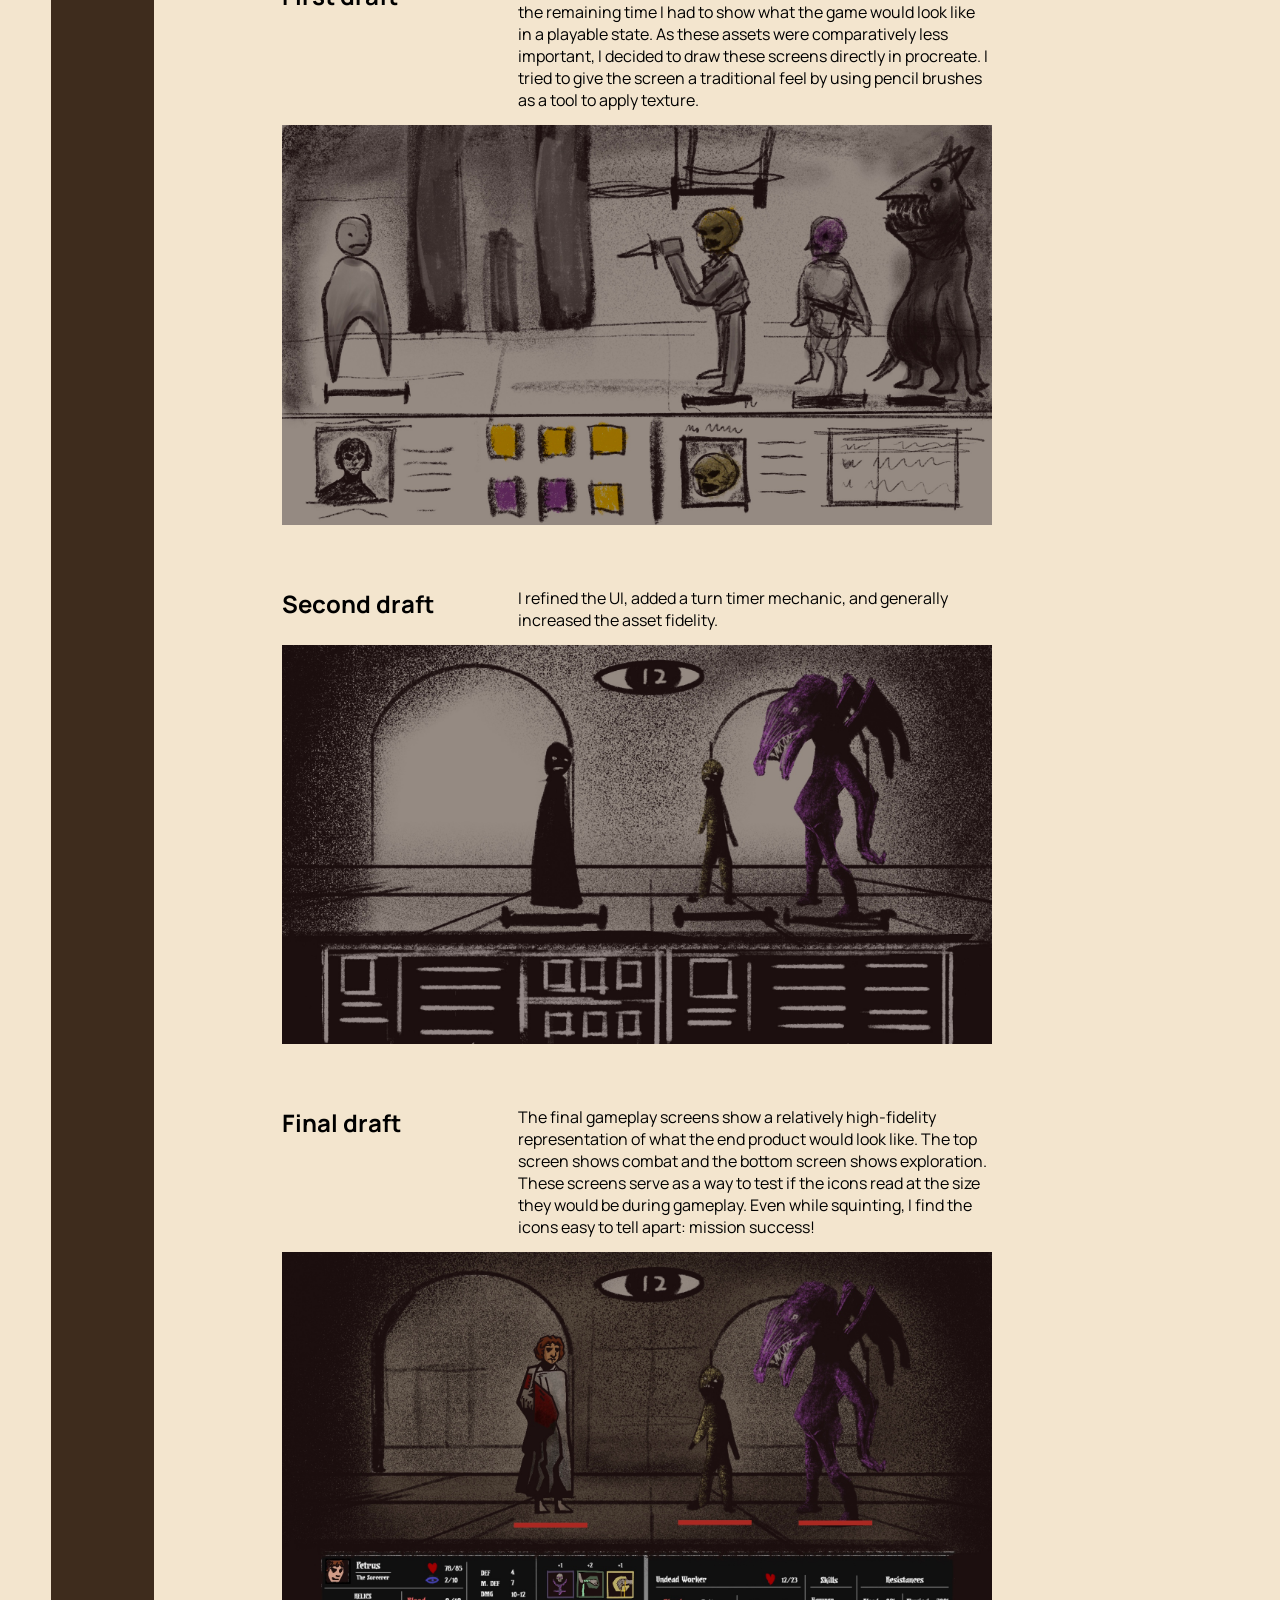
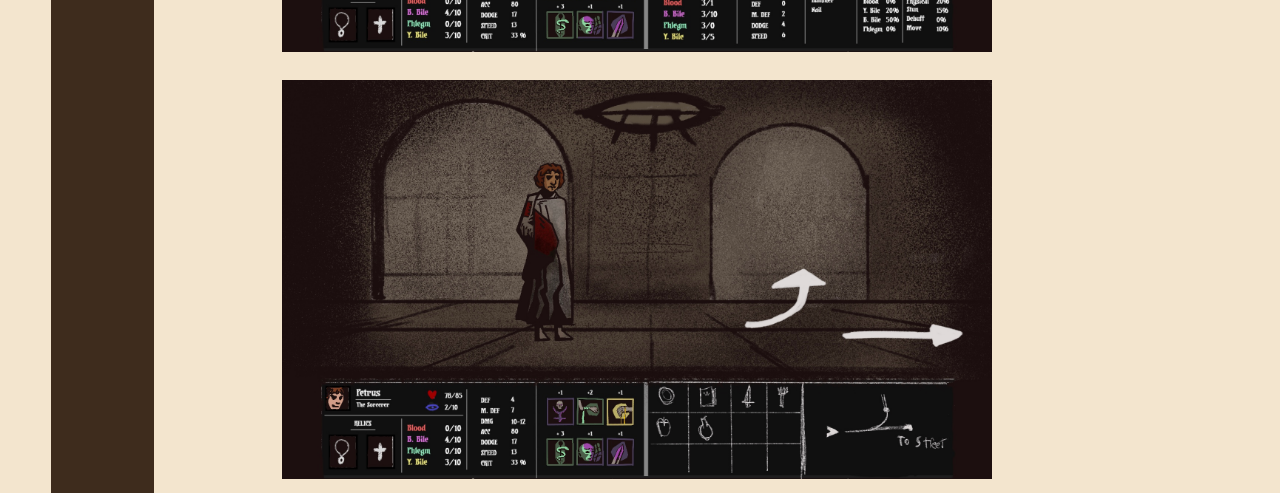
==== commit d67608ab: "added alt text and a few tweaks" ====
--- a/final/caseStudy.html
+++ b/final/caseStudy.html
@@ -29,7 +29,7 @@
                 <h1 class="studyHeaderBottom">Turn-Based RPG Mockup</h1>
             </div>
 
-            <span class="contentArea">
+            <div class="contentArea">
                 <div class="overviewWrapper">
                     <h1 class="overviewHeading">Background</h1>
                     <p class="overViewText">In December 2025, my intro to media design teacher allowed each student to pick a topic for the final project. I decided to create assets for a hypothetical turn-based video game in which the player controls a sorcerer fighting his way out of a demon-infested Constantinople.</p>
@@ -53,9 +53,9 @@
                 <div class="sketchWrapper">
                     <h1 class="sketchHeading">Sketches</h1>
                     <p class="sketchText">I wanted to quickly nail down a visual style, so I decided to start off by drawing Petrus. I used this mosaic of King Justinian’s retinue as inspiration for Petrus. He is supposed to have the personality of a jaded academic, hence the tired eyes. I drew a few other potential enemies and environments in an attempt to visualize the world I would create. I also drew thumbnails for the blood spells that would be illustrated digitally.</p>
-                        <img class="sketch1" src="assets/images/IMG_1054_50.jpg">
-                        <img class="sketch2" src="assets/images/IMG_1059_50.jpg">
-                        <img class="sketch3" src="assets/images/IMG_1056_50.jpg">
+                        <img class="sketch1" src="assets/images/IMG_1054_50.jpg" alt="a graphite drawing of a man in a robe">
+                        <img class="sketch2" src="assets/images/IMG_1059_50.jpg" alt="a drawing of a man with a rat's head wielding two knives">
+                        <img class="sketch3" src="assets/images/IMG_1056_50.jpg" alt="a group of thumbnail sketches for blood spells">
                     <p class="sketchHeading2"></p>
                     <p class="spellThumbText"></p>
                     <div class="sketches2">
@@ -70,49 +70,49 @@
                     <h1 class="refineHeading">Spell Icons</h1>
                     <p class="refineText">Now that I had thumbnails and a list of spells, I started working digitally. I used a tiny canvas size of 150x150 pixels to give the spells a crunchy texture. The first spell I drew was Harvest, a blood/blackBile spell that steals health from enemies. I wasn’t super happy with how this initially turned out, and went back to the proverbial drawing board.</p>
                     <img class="harvest">
-                    <h3 class="newWorkFlow">A new workflow:</h3>
+                    <h2 class="newWorkFlow">A new workflow:</h2>
                     <p class="refineText2">A gripe I had with the harvest drawing was its lack of weight and visual boldness. The scythe looked like it was skipping meals. I was focusing too much on lines rather than shapes. This led me to look for heavier digital brushes. I stumbled upon the brushes used by RedHookStudios to make Darkest Dungeon’s sprites, played around with them, and never looked back. 
                     Using the new brushes, I started to knock out each category of spells at a time in the order in which they are listed below. Each icon took between 20 minutes to an hour to create.</p>
-                    <h4 class="bloodText">Blood Spells: Starting to get a feel for the style.</h4>
+                    <h3 class="bloodText">Blood Spells: Starting to get a feel for the style.</h3>
                     <div class="bloodWrapper">
-                        <img src="assets/images/image0.jpeg">
-                        <img src="assets/images/image1.jpeg">
-                        <img src="assets/images/image2.jpeg">
-                        <img src="assets/images/image3.jpeg">
-                        <img src="assets/images/image4.jpeg">
+                        <img src="assets/images/image0.jpeg" alt="an icon of a man spewing blood out of his nose">
+                        <img src="assets/images/image1.jpeg" alt="an icon of a drop of blood">
+                        <img src="assets/images/image2.jpeg" alt="an icon of a liver being pierced by an arrow">
+                        <img src="assets/images/image3.jpeg" alt="an icon of a man with a large drop of blood over his torso">
+                        <img src="assets/images/image4.jpeg" alt="an icon of a vein spewing blood">
                     </div>
-                    <h4 class="phlegmText">Phlegm Spells: Pushing further, adding complexity, trying textures.</h4>
+                    <h3 class="phlegmText">Phlegm Spells: Pushing further, adding complexity, trying textures.</h3>
                     <div class="phlegmWrapper">
-                        <img src="assets/images/image15.jpeg">
-                        <img src="assets/images/image16.jpeg">
-                        <img src="assets/images/image17.jpeg">
-                        <img src="assets/images/image18.jpeg">
-                        <img src="assets/images/image19.jpeg">
+                        <img src="assets/images/image15.jpeg" alt="an icon of an arm wearing a bandage">
+                        <img src="assets/images/image16.jpeg" alt="an icon of a snake wrapping around a caduceus">
+                        <img src="assets/images/image17.jpeg" alt="an icon of a chipped and weathered cross">
+                        <img src="assets/images/image18.jpeg" alt="an icon of three bubbles overlapping one another">
+                        <img src="assets/images/image19.jpeg" alt="an icon of a pair of lungs filling with water">
                     </div>
-                    <h4 class="bbText">Black Bile Spells: Found my footing and a style I was happy with. The strongest of the single humor categories in my opinion.</h4>
+                    <h3 class="bbText">Black Bile Spells: Found my footing and a style I was happy with. The strongest of the single humor categories in my opinion.</h3>
                     <div class="blackBileWrapper">
-                        <img src="assets/images/image8.jpeg">
-                        <img src="assets/images/image11.jpeg">
-                        <img src="assets/images/image12.jpeg">
-                        <img src="assets/images/image13.jpeg">
-                        <img src="assets/images/image14.jpeg">
+                        <img src="assets/images/image8.jpeg" alt="an icon of a symbol below a floating skull">
+                        <img src="assets/images/image11.jpeg" alt="an icon of cells metastasizing">
+                        <img src="assets/images/image12.jpeg" alt="an icon of an eyeball with purple rays eminating from it">
+                        <img src="assets/images/image13.jpeg" alt="an icon of a dagger with purple fluid on the end of it">
+                        <img src="assets/images/image14.jpeg" alt="an icon of a weathered shield">
                     </div>
-                    <h4 class="yellowBileText">Yellow Bile Spells: Pushing the style and differentiating from the blood spells.</h4>
+                    <h3 class="yellowBileText">Yellow Bile Spells: Pushing the style and differentiating from the blood spells.</h3>
                     <div class="yellowBileWrapper">
-                        <img src="assets/images/image5.jpeg">
-                        <img src="assets/images/image6.jpeg">
-                        <img src="assets/images/image7.jpeg">
-                        <img src="assets/images/image9.jpeg">
-                        <img src="assets/images/image10.jpeg">
+                        <img src="assets/images/image5.jpeg" alt="an icon of a head with glowing yellow eyes">
+                        <img src="assets/images/image6.jpeg" alt="an icon of a hand bleeding yellow">
+                        <img src="assets/images/image7.jpeg" alt="an icon of a dagger with yellow fluid on it">
+                        <img src="assets/images/image9.jpeg" alt="an icon of a gallbladder being pierced by a dagger">
+                        <img src="assets/images/image10.jpeg" alt="an icon of a hand with a yellow border around it">
                     </div>
-                    <h4 class="combinationText">Combination Spells: Figuring out how to mend the color palettes in a way that wasn’t ugly proved difficult. Made me leave my comfort zone. Strongest and weakest pieces reside in this category.</h4>
+                    <h3 class="combinationText">Combination Spells: Figuring out how to mend the color palettes in a way that wasn’t ugly proved difficult. Made me leave my comfort zone. Strongest and weakest pieces reside in this category.</h3>
                     <div class="combinationWrapper">
-                        <img src="assets/images/IMG_0086.JPG">
-                        <img src="assets/images/IMG_0087.JPG">
-                        <img src="assets/images/image20.jpeg">
-                        <img src="assets/images/image21.jpeg">
-                        <img src="assets/images/image22.jpeg">
-                        <img src="assets/images/image23.jpeg">
+                        <img src="assets/images/IMG_0086.JPG" alt="an icon of blood cells coagulating a wound">
+                        <img src="assets/images/IMG_0087.JPG" alt="an icon of a scythe dripping with blood">
+                        <img src="assets/images/image20.jpeg" alt="an icon of a red and yellow droplet">
+                        <img src="assets/images/image21.jpeg" alt="an icon of a green bottle and yellow fruit">
+                        <img src="assets/images/image22.jpeg" alt="an icon of a man with a demon growing from his head">
+                        <img src="assets/images/image23.jpeg" alt="an icon of a green and purple portrait">
                     </div>
                 </div>
                 
@@ -120,16 +120,16 @@
                     <h1 class="gameplayHeading">Gameplay Screen</h1>
                     <h2 class="firstDraft">First draft</h2>
                     <p class="firstText">While the icons were the focus of this project, I decided to use the remaining time I had to show what the game would look like in a playable state. As these assets were comparatively less important, I decided to draw these screens directly in procreate. I tried to give the screen a traditional feel by using pencil brushes as a tool to apply texture.</p>
-                    <img class="screen1" src="assets/images/IMG_0088.JPG">
+                    <img class="screen1" src="assets/images/IMG_0088.JPG" alt="a sketch of a gameplay screen showing 4 characters">
                     <h2 class="secondDraft">Second draft</h2>
-                    <img class="screen2" src="assets/images/IMG_0084.JPG">
+                    <img class="screen2" src="assets/images/IMG_0084.JPG" alt="a more refined sketch showing three characters in front of an archway">
                     <h2 class="finalDraft">Final draft</h2>
                     <p class="secondText">I refined the UI, added a turn timer mechanic, and generally increased the asset fidelity.</p>
                     <p class="finalText">The final gameplay screens show a relatively high-fidelity representation of what the end product would look like. The top screen shows combat and the bottom screen shows exploration. These screens serve as a way to test if the icons read at the size they would be during gameplay. Even while squinting, I find the icons easy to tell apart: mission success!</p>
-                    <img class="screen3" src="assets/images/IMG_0083.JPG">
-                    <img class="screen4" src="assets/images/IMG_0082.JPG">
+                    <img class="screen3" src="assets/images/IMG_0083.JPG" alt="an illustration showing a game mockup with three characters and icons on the bottom of the screen">
+                    <img class="screen4" src="assets/images/IMG_0082.JPG" alt="an illustration showing the same game mockup with only one character">
                 </div>
-            </span>
+            </div>
         </section>
     </main>
 </body>
--- a/final/assets/styles/mainStudy.css
+++ b/final/assets/styles/mainStudy.css
@@ -145,8 +145,8 @@
 /* Begin case study display area */
 .contentArea {
     display: grid;
-    margin-right: 2rem;
-    grid-column: 5 / 6;
+    margin-right: 10rem;
+    grid-column: 4 / 6;
     grid-row: 4 / 6;
     grid-template-columns: 1fr 1fr 1fr;
     grid-template-rows: repeat(9, auto auto auto);
@@ -203,6 +203,7 @@
 .conceptWrapper {
     display: contents;
 }
+
 .conceptWrapper *{
     padding-left: 1.5rem;
     padding-right: 1.5rem;
@@ -351,9 +352,26 @@
     margin-bottom: 2rem;
 }
 
+.yellowBileText{
+    grid-column: 1 /3;
+    grid-row: 21 /22;
+}
+
+.yellowBileWrapper img{
+    max-width: 33%;
+    margin-bottom: 2rem;
+}
+
+.yellowBileWrapper{
+    display: flex;
+    grid-column: 1 /4;
+    grid-row: 22 /23;
+    flex-wrap: wrap;
+}
+
 .bbText{
     grid-column: 1 /3;
-    grid-row: 21 /22;
+    grid-row: 23 /24;
 }
 
 .blackBileWrapper img{
@@ -362,23 +380,6 @@
 }
 
 .blackBileWrapper{
-    display: flex;
-    grid-column: 1 /4;
-    grid-row: 22 /23;
-    flex-wrap: wrap;
-}
-
-.yellowBileText{
-    grid-column: 1 /3;
-    grid-row: 23 /24;
-}
-
-.yellowBileWrapper img{
-    max-width: 33%;
-    margin-bottom: 2rem;
-}
-
-.yellowBileWrapper{
     display: flex;
     grid-column: 1 /4;
     grid-row: 24 /25;
@@ -481,6 +482,7 @@
     }
 
     .contentContainer {
+        margin: 0%;
         display: grid;
         grid-template-columns: 2vw minmax(0vw, 8vw) minmax(0vw, 10vw) .5rem minmax(20ch, 150ch);
         grid-template-rows: 4rem min-content 4rem 20rem calc(100% - 2rem);
@@ -488,7 +490,7 @@
 
     .navigationContainer {
         z-index: -1;
-        grid-column: 3 / 6;
+        grid-column: 1 / 6;
         grid-row: 3 / 4;
         background-color: var(--color-darkmid);
         color: var(--color-lightmid);
@@ -496,9 +498,23 @@
         writing-mode: horizontal-tb;
     }
 
+    .intro {
+        grid-column: 1 / 6;
+        grid-row: 1 / 3;
+        background-color: var(--color-midred);
+        color: var(--color-light);
+        display: flex;
+        flex-direction: row;
+        align-items: center;
+        justify-content: flex-start;
+        flex-wrap: wrap;
+        gap: 0.5rem;
+        padding: 1rem;
+    }
+
     .titleText {
-        padding-right: 3r;
         writing-mode: horizontal-tb;
+        justify-self: flex-start;
         grid-column: 3 /6;
         grid-row: 3 /4;
         color: var(--color-light);
@@ -506,6 +522,7 @@
 
     .contentArea {
         display: grid;
+        margin-top: 3rem;
         margin-right: 2rem;
         grid-column: 2 / 6;
         grid-row: 4 / 6;
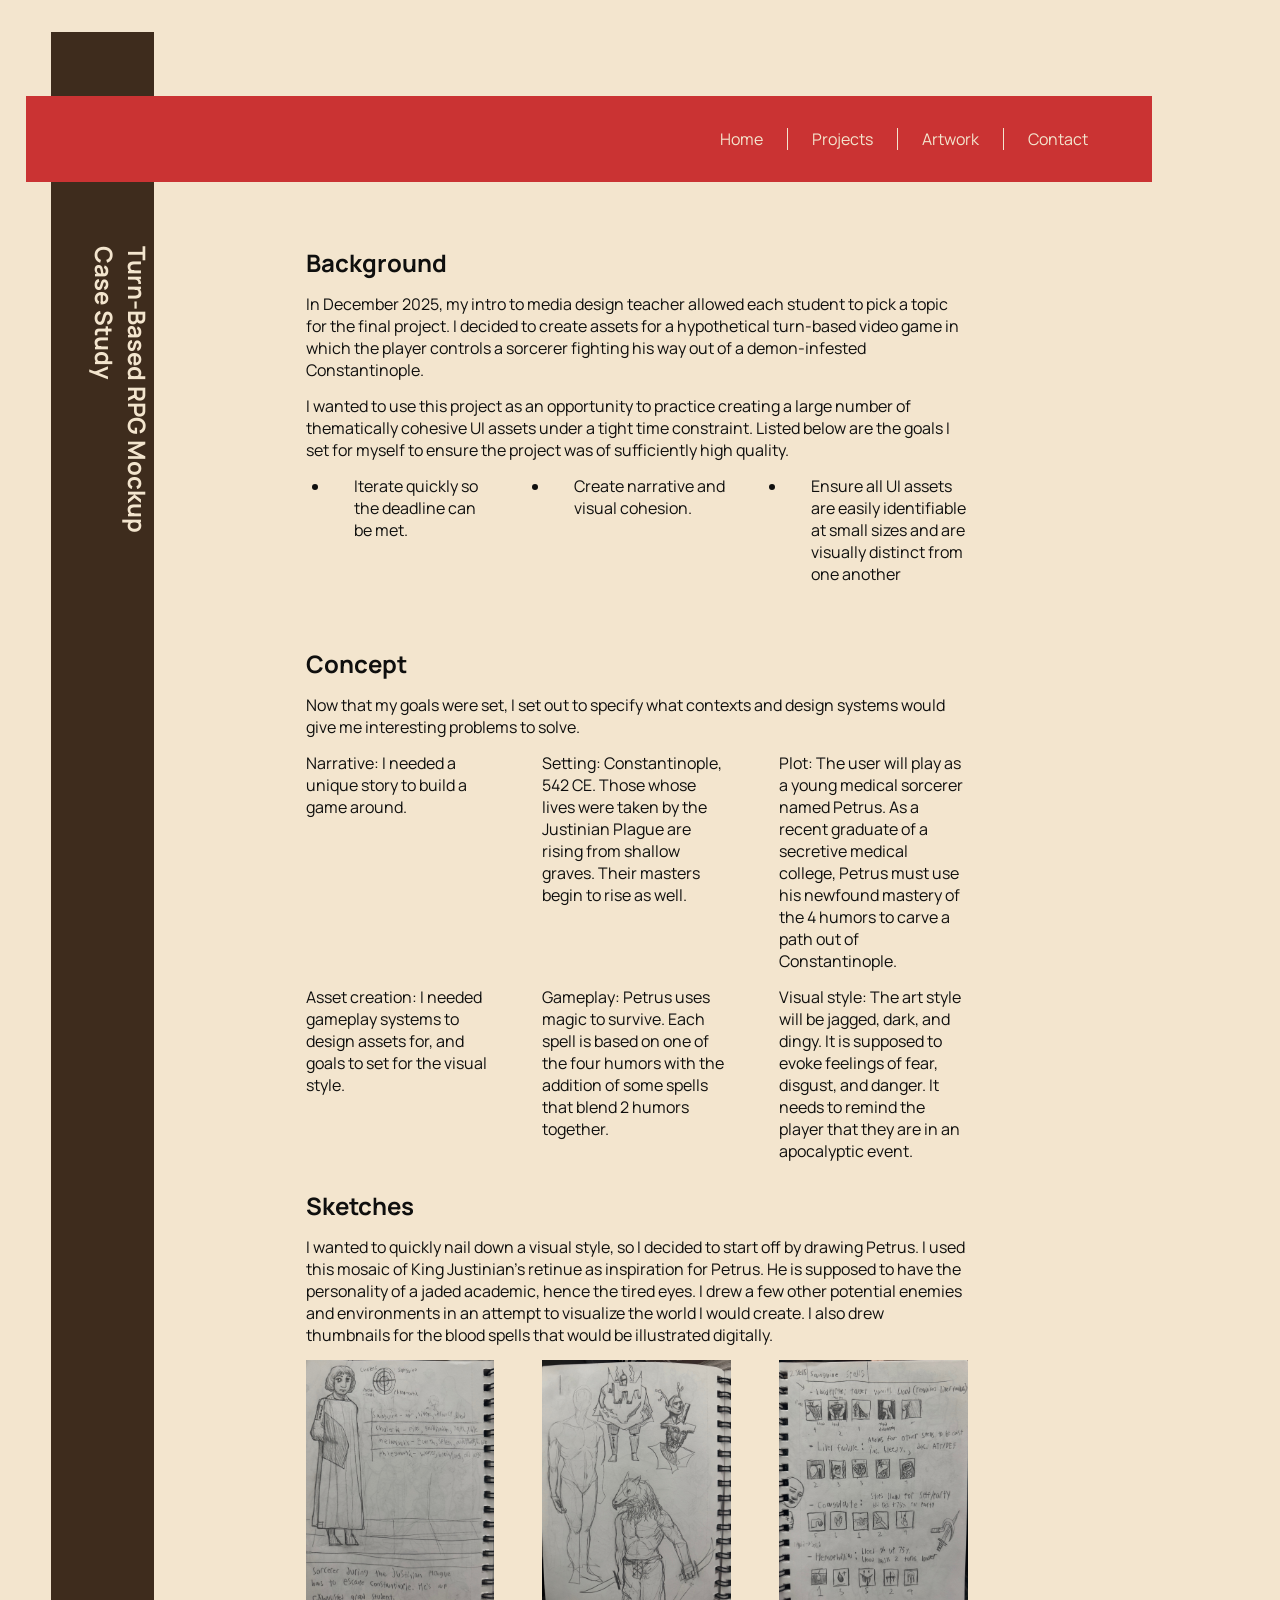
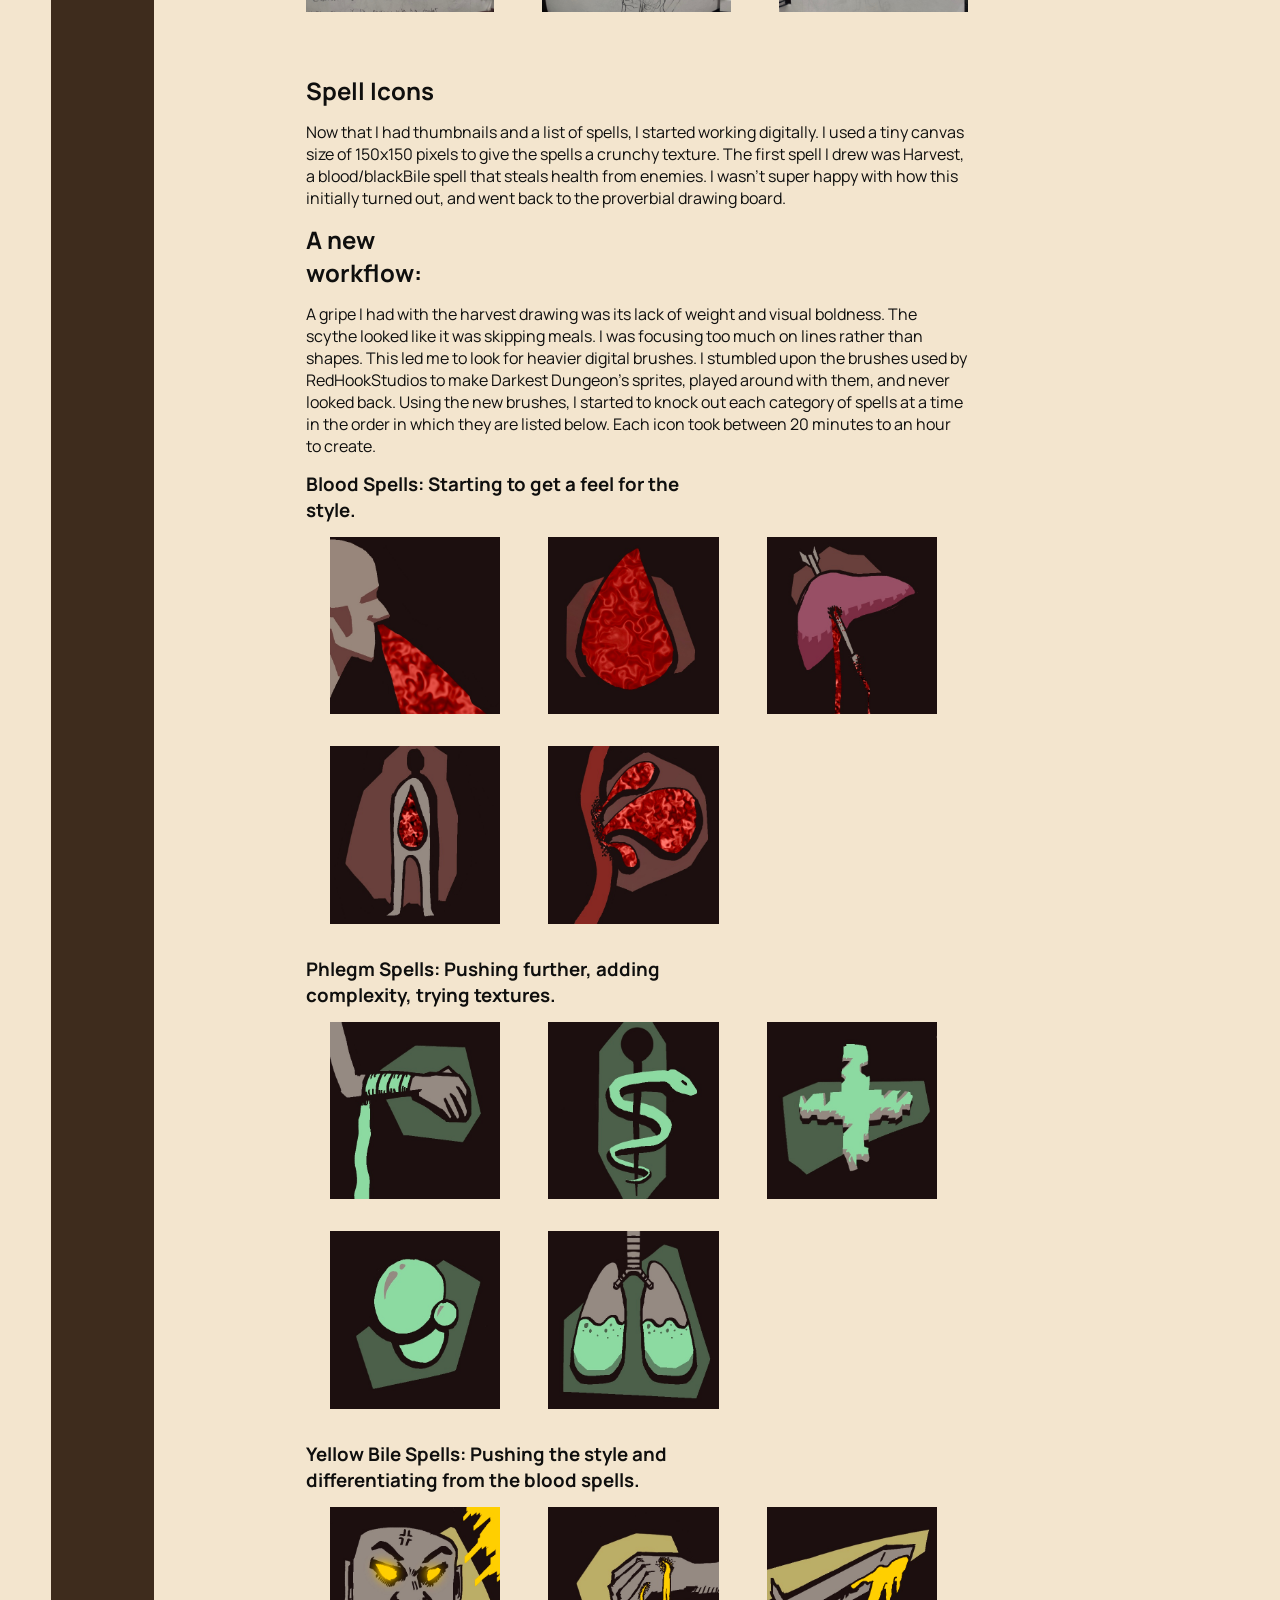
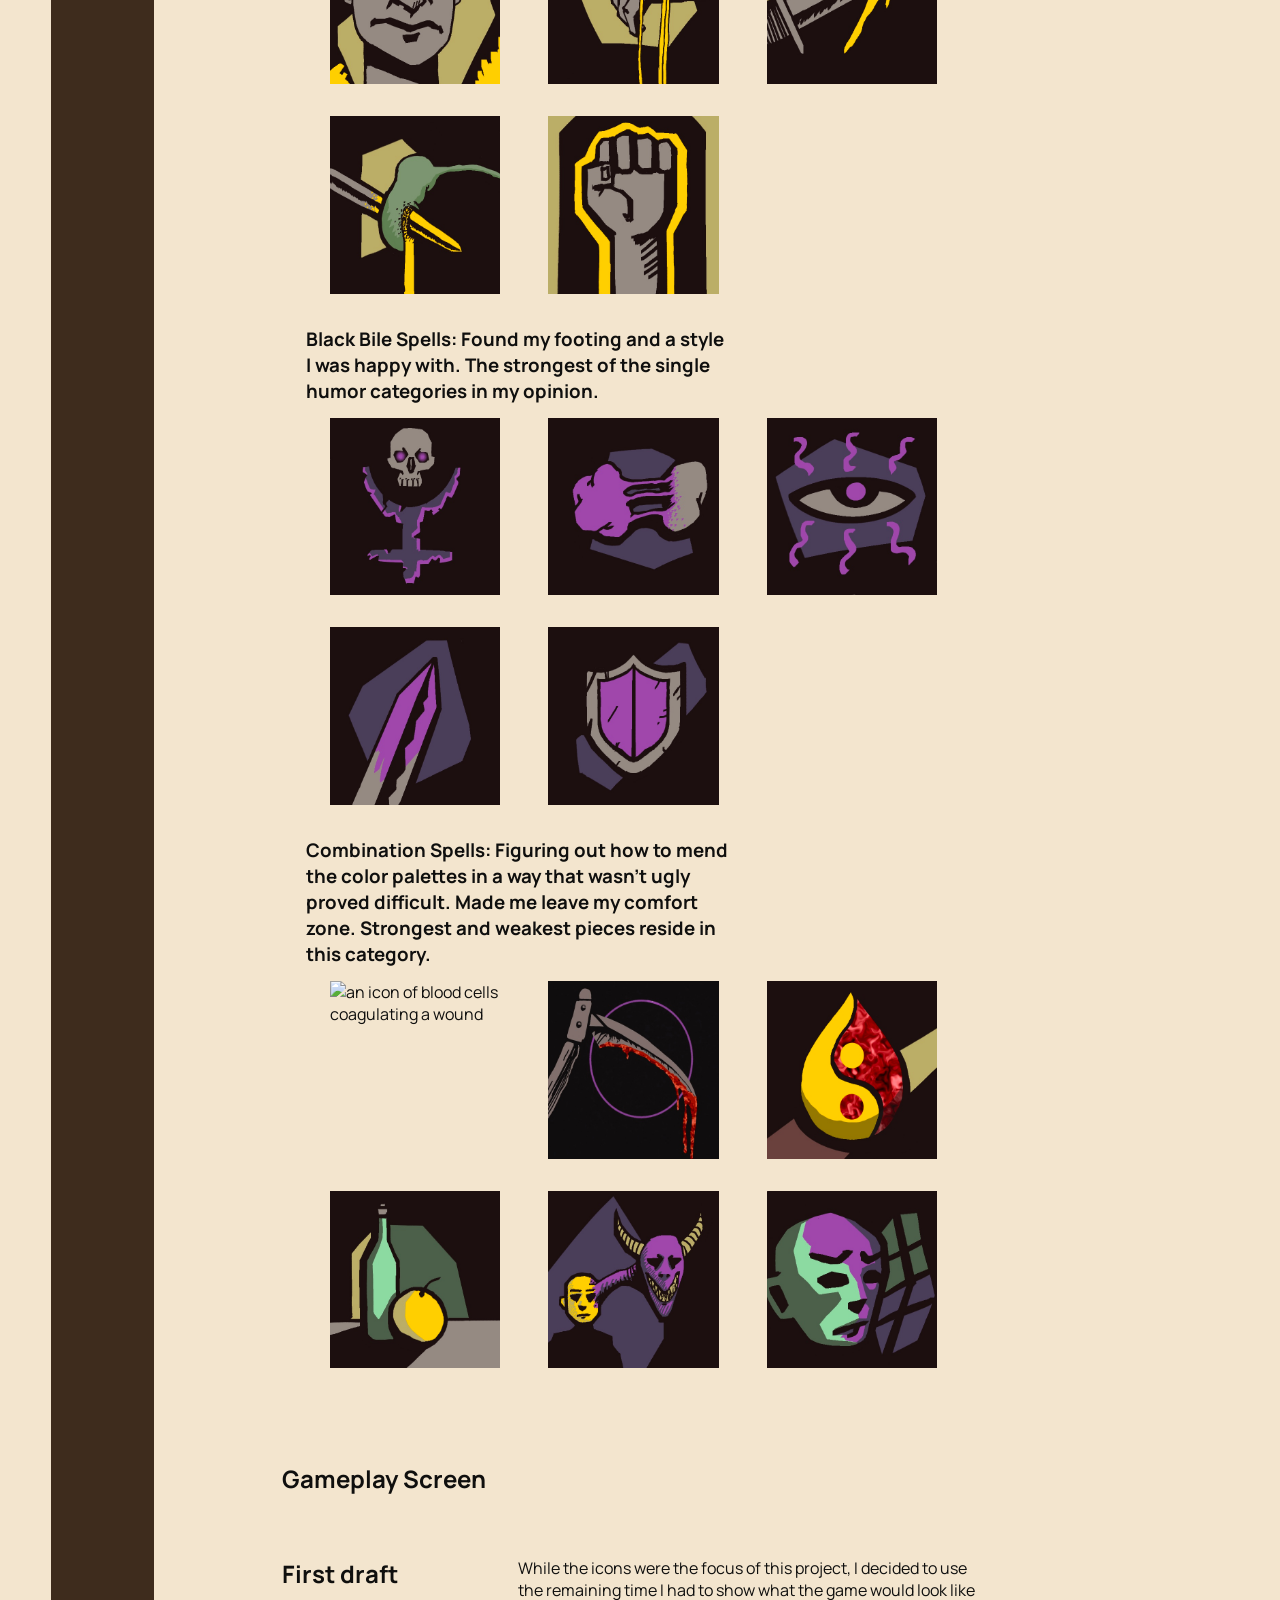
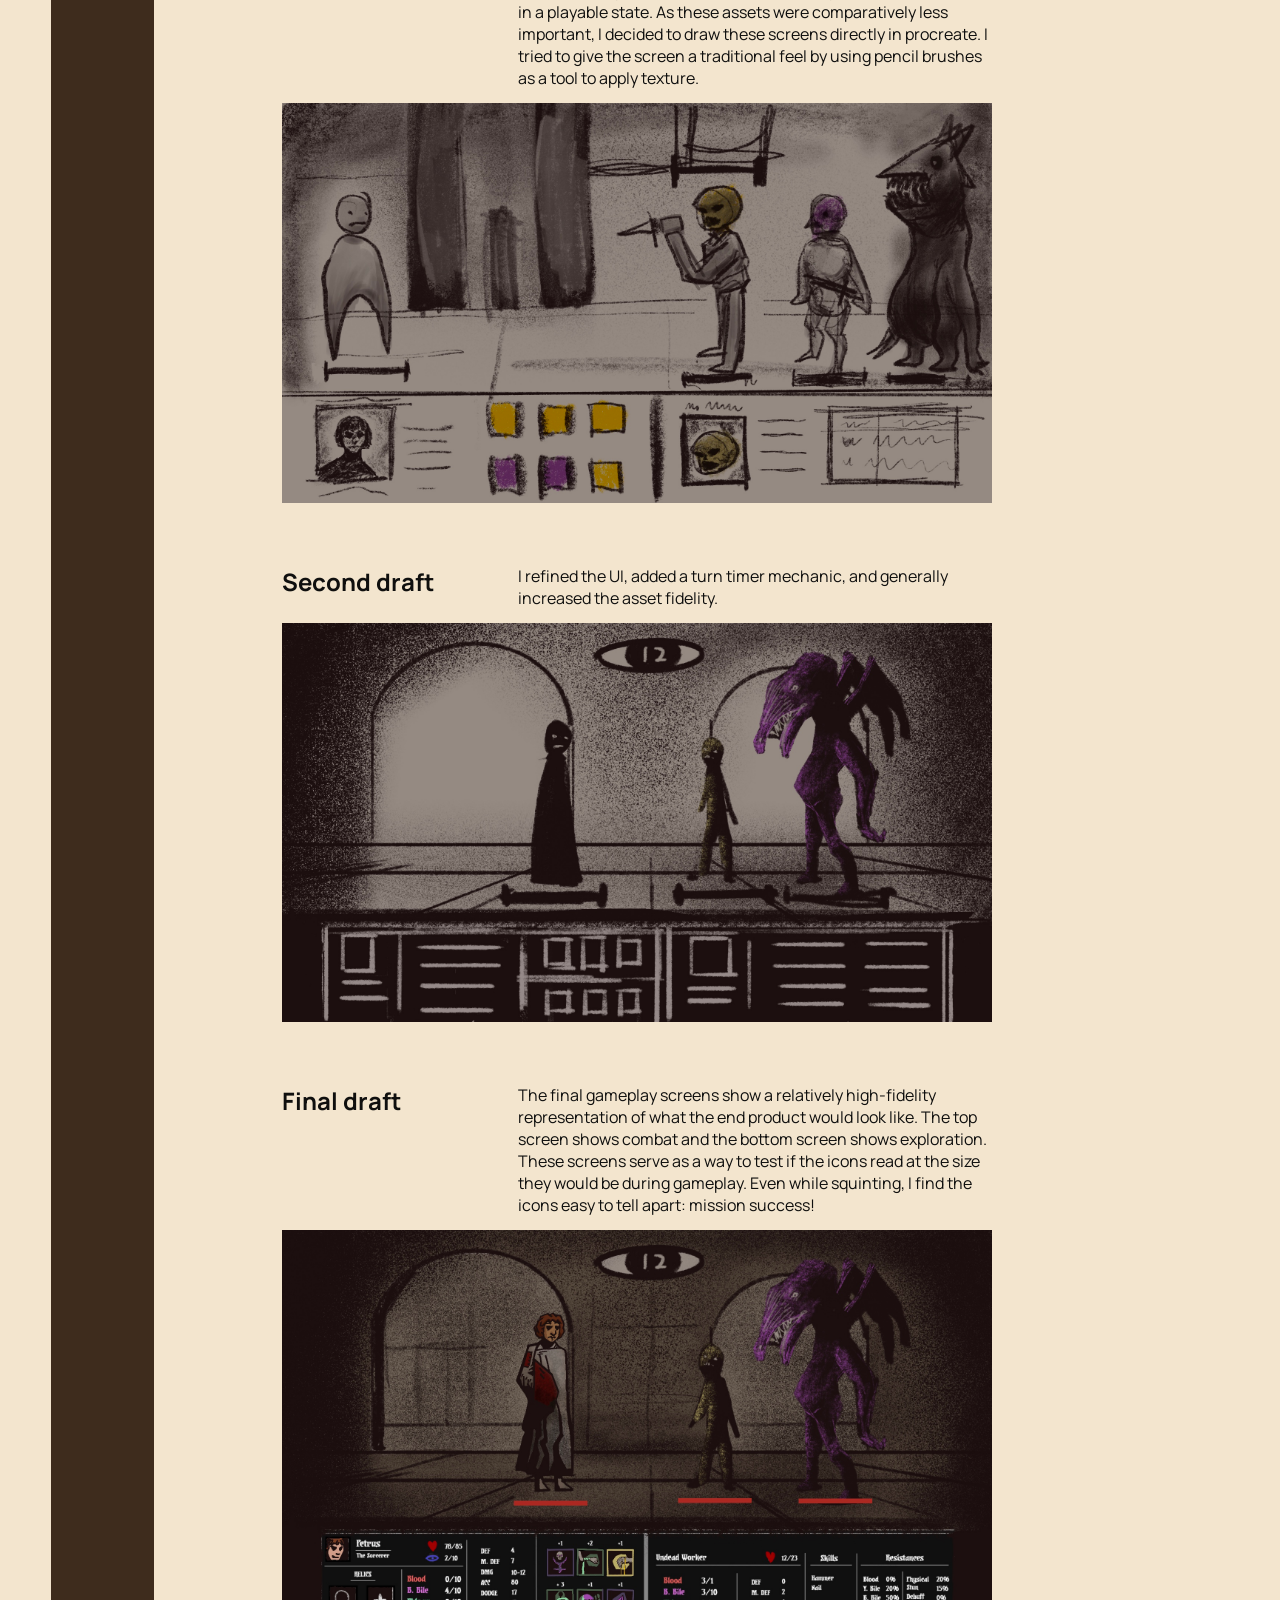
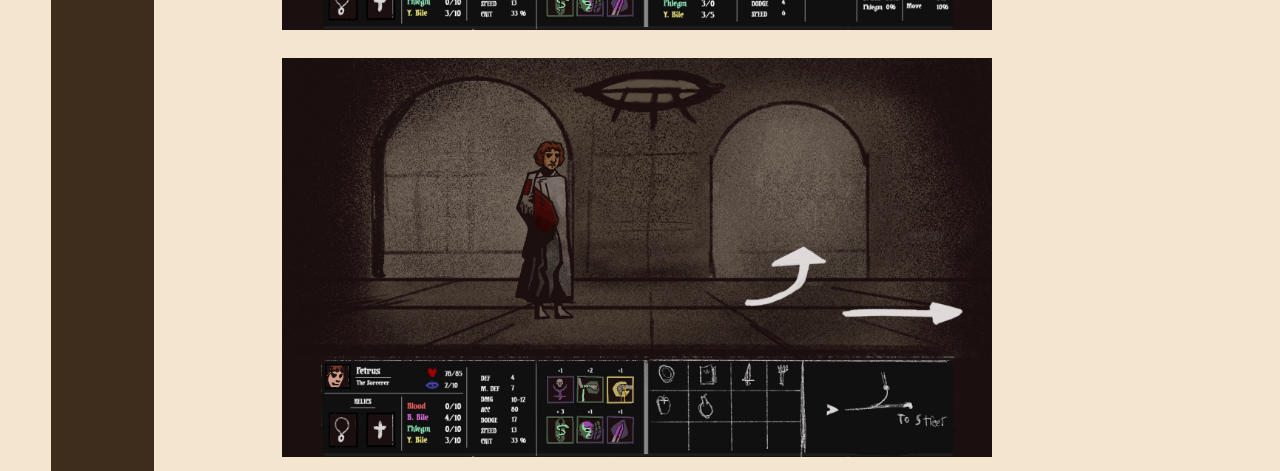
==== commit 57758648: "light/dark mode" ====
--- a/final/caseStudy.html
+++ b/final/caseStudy.html
@@ -59,9 +59,6 @@
                     <p class="sketchHeading2"></p>
                     <p class="spellThumbText"></p>
                     <div class="sketches2">
-                        <img>
-                        <img>
-                        <img>
                     </div>
 
                 </div>
@@ -69,7 +66,6 @@
                 <div class="refineWrapper">
                     <h1 class="refineHeading">Spell Icons</h1>
                     <p class="refineText">Now that I had thumbnails and a list of spells, I started working digitally. I used a tiny canvas size of 150x150 pixels to give the spells a crunchy texture. The first spell I drew was Harvest, a blood/blackBile spell that steals health from enemies. I wasn’t super happy with how this initially turned out, and went back to the proverbial drawing board.</p>
-                    <img class="harvest">
                     <h2 class="newWorkFlow">A new workflow:</h2>
                     <p class="refineText2">A gripe I had with the harvest drawing was its lack of weight and visual boldness. The scythe looked like it was skipping meals. I was focusing too much on lines rather than shapes. This led me to look for heavier digital brushes. I stumbled upon the brushes used by RedHookStudios to make Darkest Dungeon’s sprites, played around with them, and never looked back. 
                     Using the new brushes, I started to knock out each category of spells at a time in the order in which they are listed below. Each icon took between 20 minutes to an hour to create.</p>
--- a/final/assets/styles/mainStudy.css
+++ b/final/assets/styles/mainStudy.css
@@ -62,6 +62,7 @@
 }
 
 .intro {
+    z-index: 1;
     grid-column: 1 / 6;
     grid-row: 2 / 3;
     background-color: var(--color-midred);
@@ -83,7 +84,6 @@
 }
 
 .navigationContainer {
-    z-index: -1;
     writing-mode: vertical-lr;
     grid-column: 2 / 3;
     grid-row: 1 / 7;
@@ -473,6 +473,20 @@
     grid-row: 36 /37;
 }
 
+@media (prefers-color-scheme: dark) {
+    html, body {
+        background-color: var(--color-dark);
+        color: var(--color-light);
+    }
+}
+
+@media (prefers-color-scheme: light) {
+    html, body {
+        background-color: var(--color-light);
+        color: var(--color-dark);
+    }
+}
+
 @media (max-width: 768px) {
 
     :root {
@@ -489,7 +503,6 @@
     }
 
     .navigationContainer {
-        z-index: -1;
         grid-column: 1 / 6;
         grid-row: 3 / 4;
         background-color: var(--color-darkmid);
@@ -499,6 +512,7 @@
     }
 
     .intro {
+        z-index: 1;
         grid-column: 1 / 6;
         grid-row: 1 / 3;
         background-color: var(--color-midred);
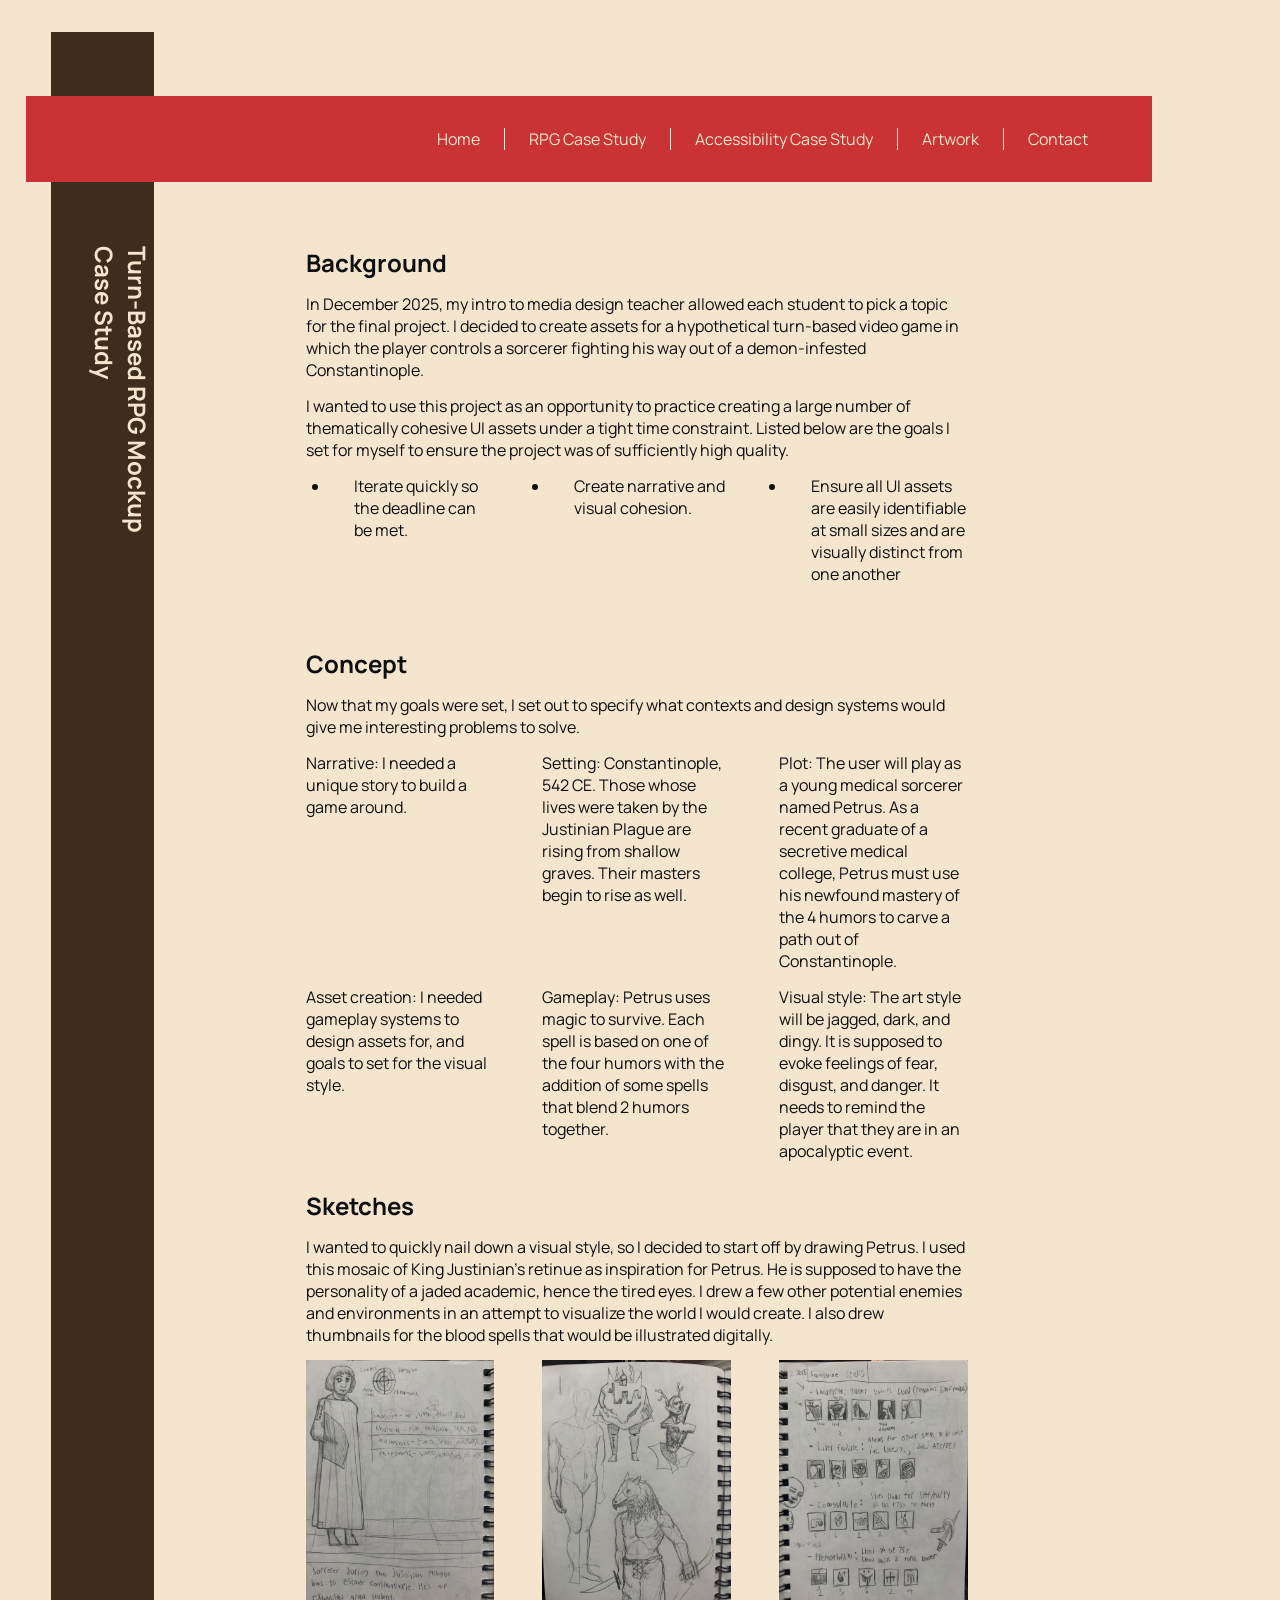
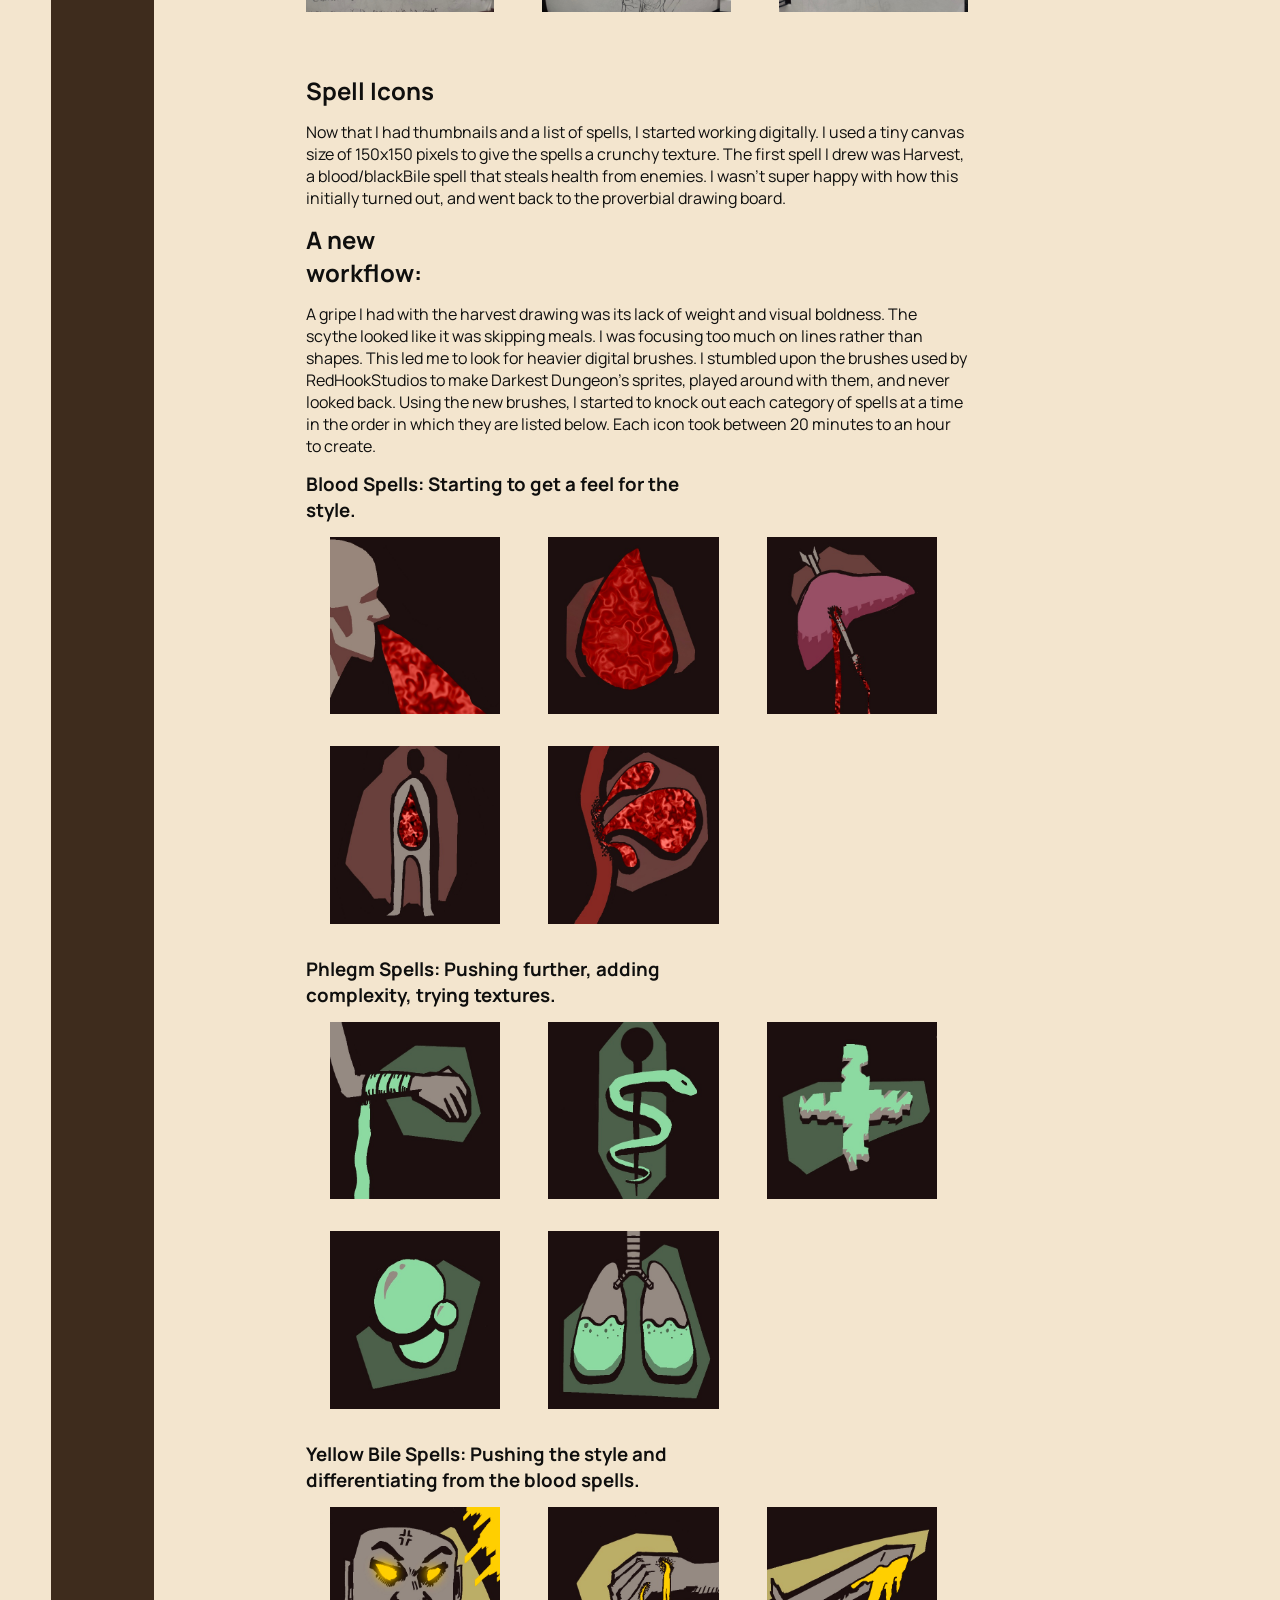
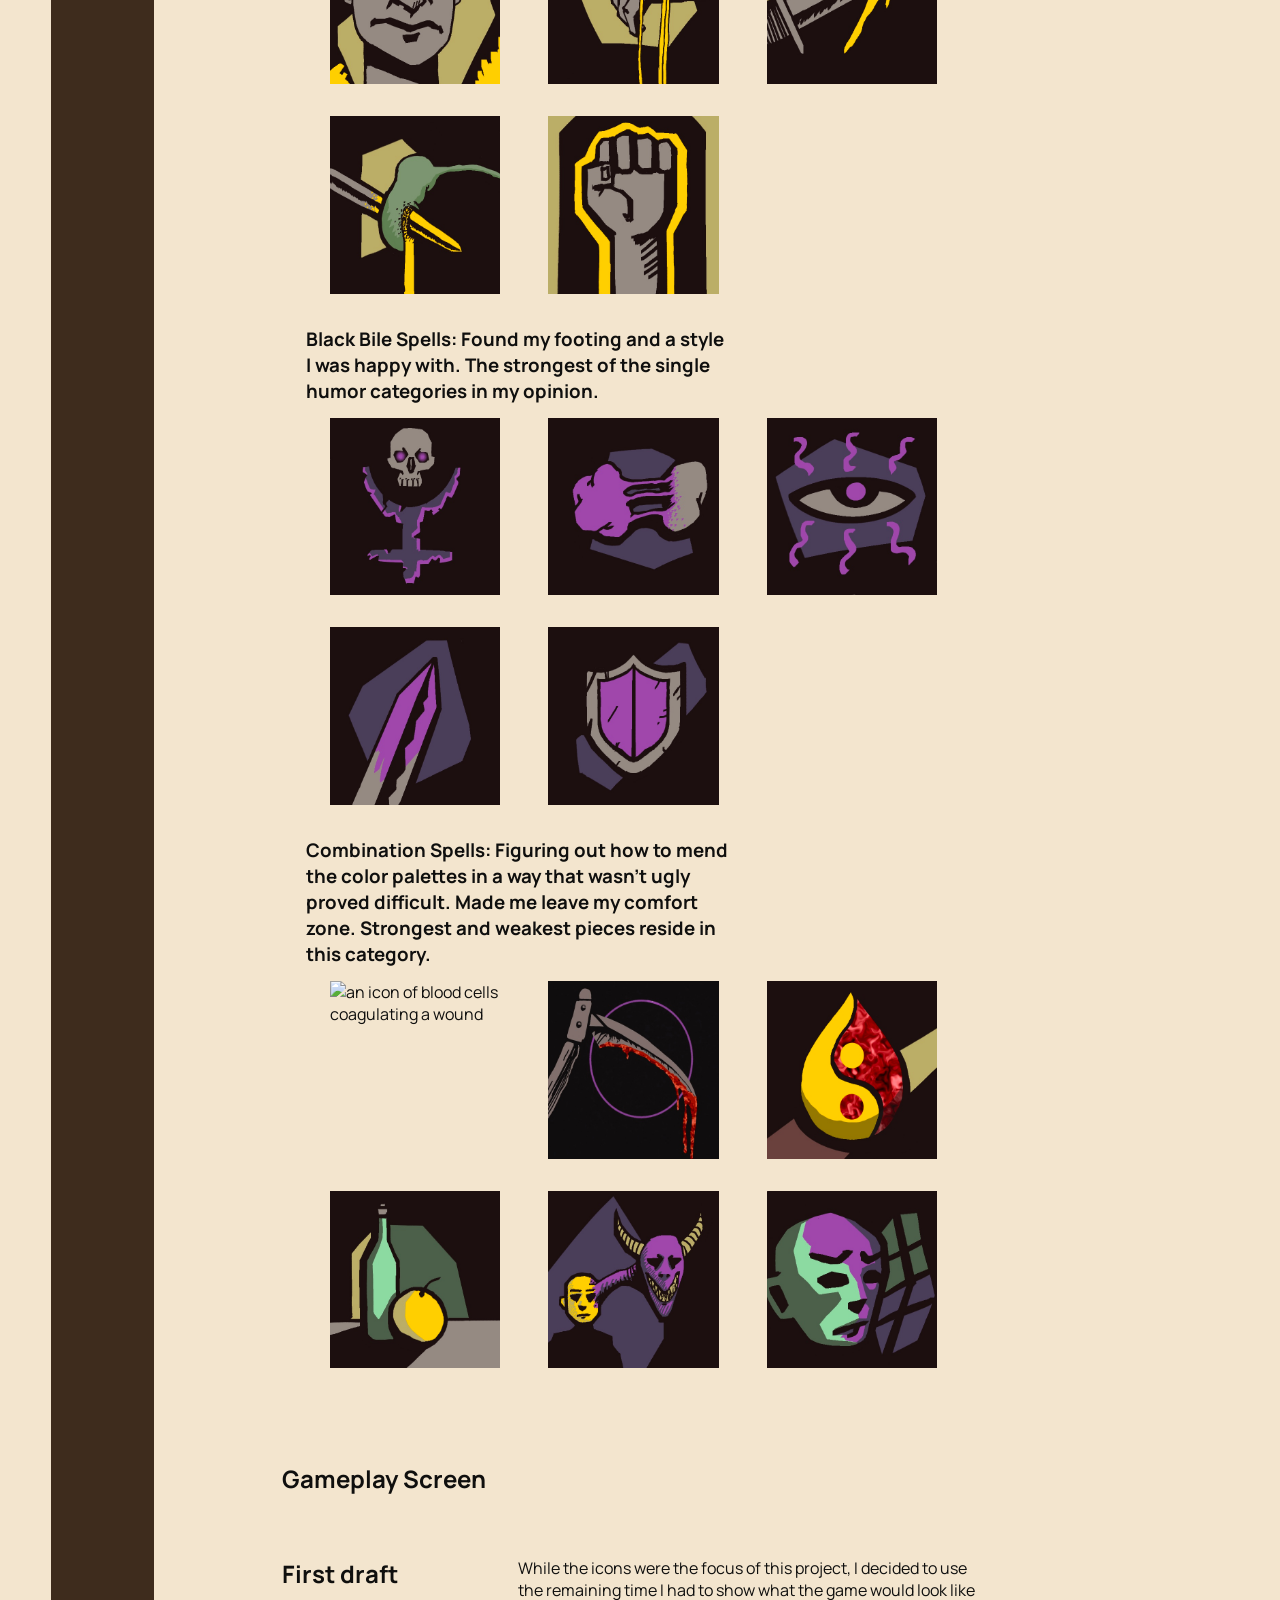
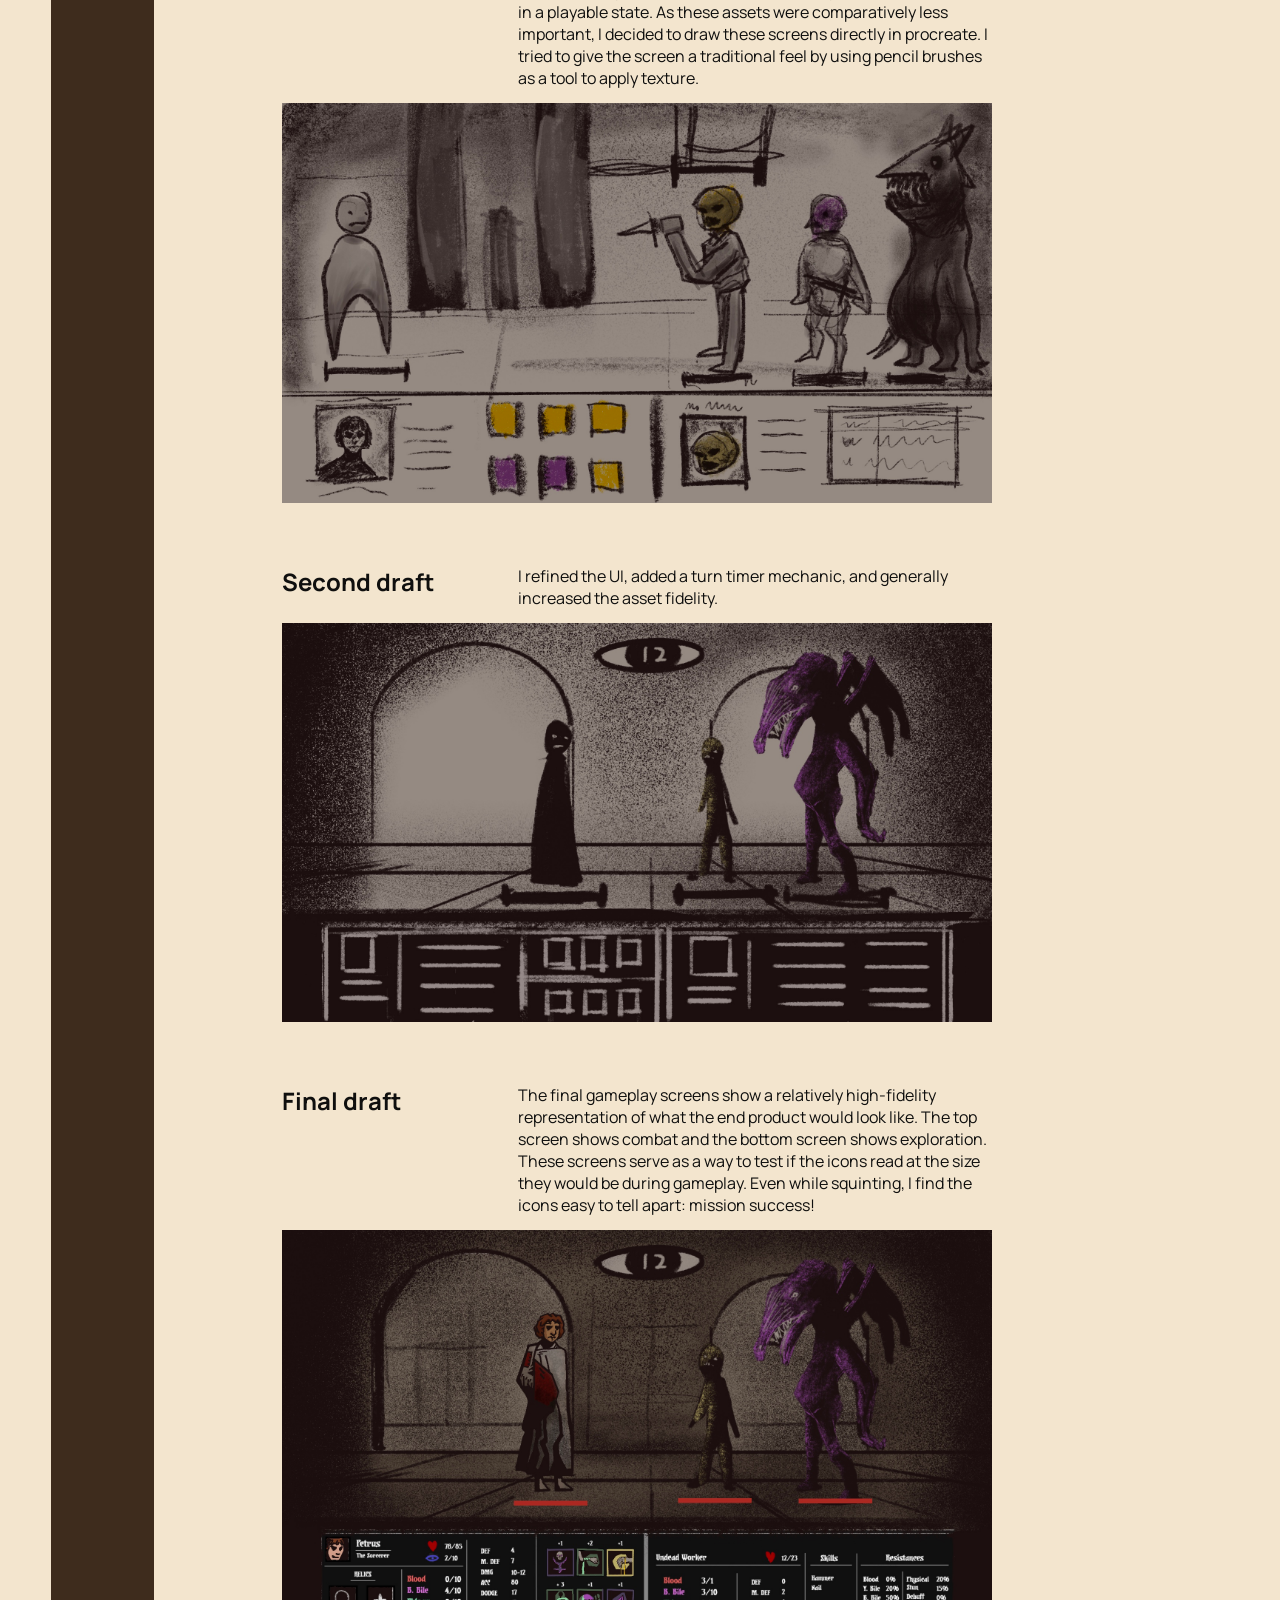
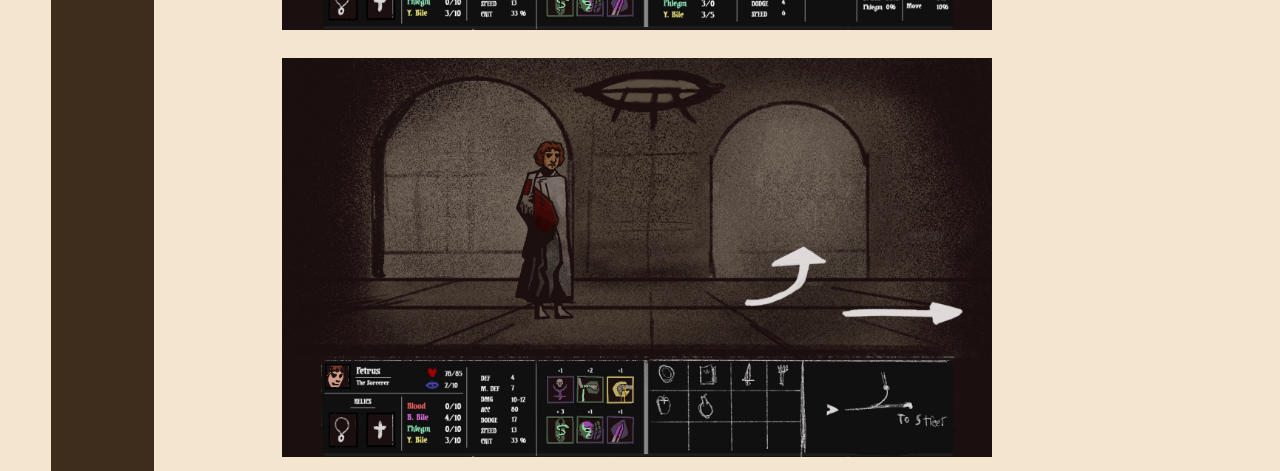
==== commit 1699d080: "last minute changes" ====
--- a/final/caseStudy.html
+++ b/final/caseStudy.html
@@ -14,7 +14,8 @@
             <header class="intro">
                 <ul class="menu">
                     <li><a href="index.html" class="home">Home</a></li>
-                    <li><a href="caseStudy.html" class="projects">Projects</a></li>
+                    <li><a href="caseStudy.html" class="projects">RPG Case Study</a></li>
+                    <li><a href="https://idm380-tf563.vercel.app/homework/caseStudy/index.html" class="contact">Accessibility Case Study</a></li>
                     <li><a href="gallery.html" class="artwork">Artwork</a></li>
                     <li><a href="contact.html" class="contact">Contact</a></li>
                 </ul>
